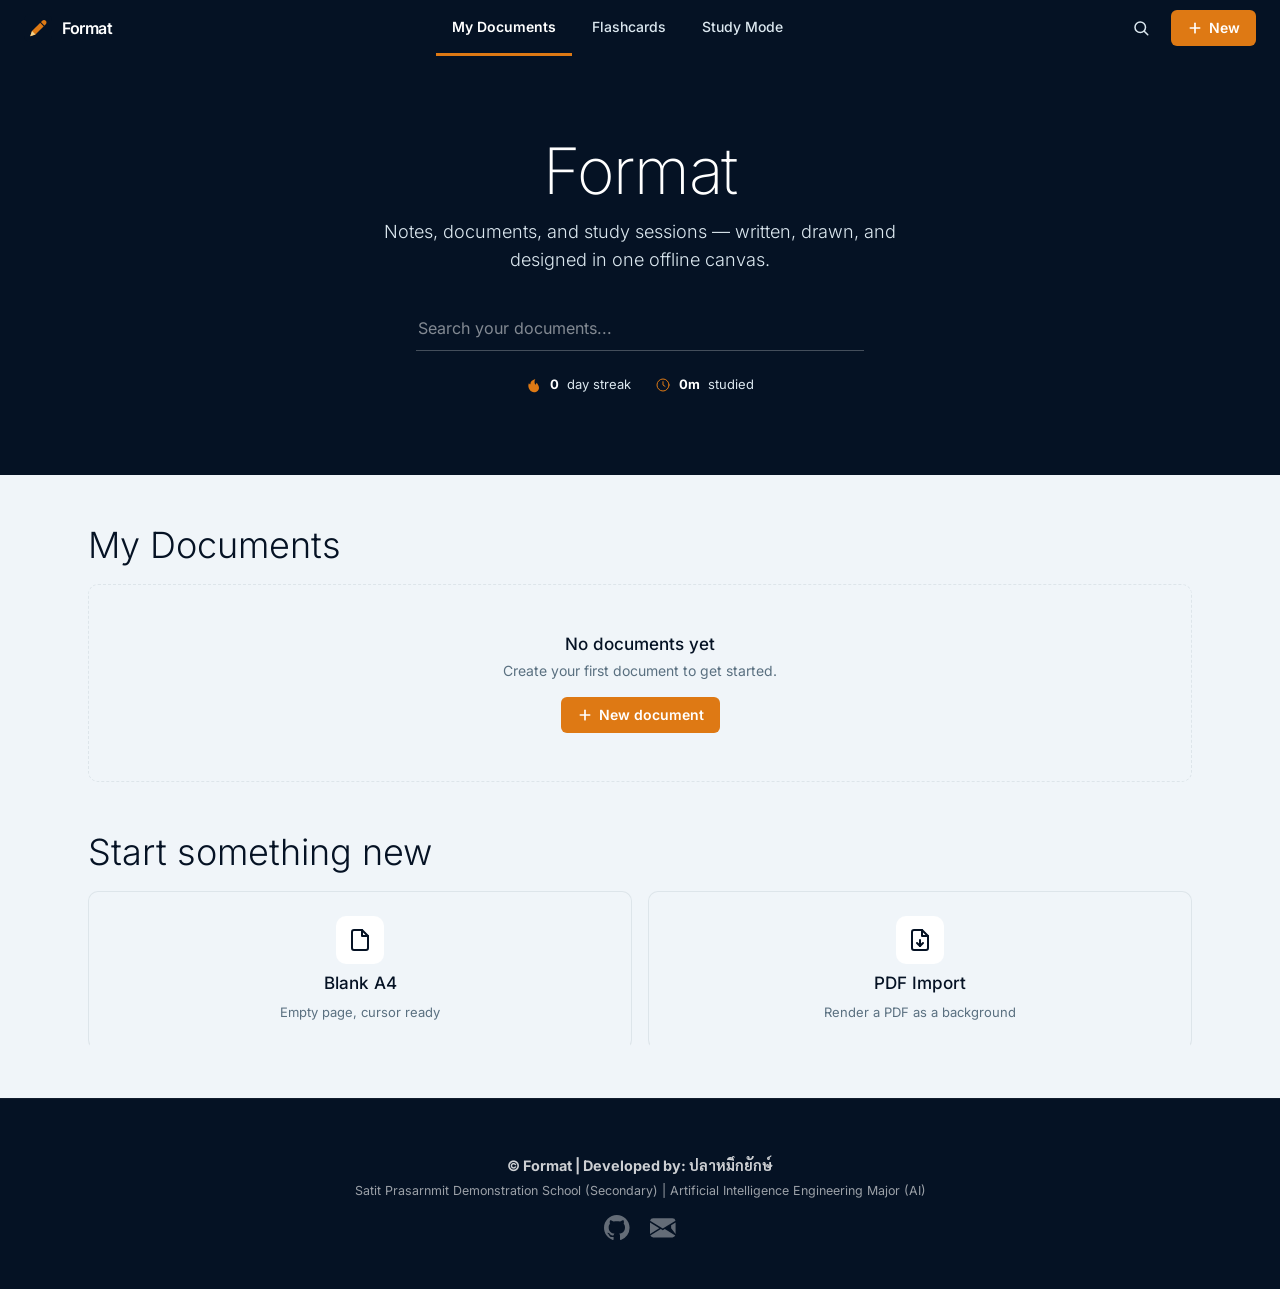
==== index.html @ 32b166a3 "Add NoteForge/Format PWA Co-Authored-By: Claude Opus 4.8 <noreply@anthropic.com>" ====
<!DOCTYPE html>
<html lang="en">

<head>
  <meta charset="UTF-8">
  <meta name="viewport" content="width=device-width, initial-scale=1.0">
  <meta name="theme-color" content="#051224">
  <meta name="description" content="Format — a fully offline, local-first document and note-taking app.">
  <title>Format</title>

  <link rel="manifest" href="manifest.json">
  <link rel="icon" type="image/svg+xml" href="assets/icons/logo.svg">
  <link rel="apple-touch-icon" href="assets/icons/apple-touch.png">

  <link rel="stylesheet" href="lib/tailwind.css">
  <link rel="stylesheet" href="lib/katex.min.css">
  <link rel="stylesheet" href="css/main.css">
  <link rel="stylesheet" href="css/nav.css">
  <link rel="stylesheet" href="css/home.css">
  <link rel="stylesheet" href="css/editor.css">
  <link rel="stylesheet" href="css/study.css">
  <link rel="stylesheet" href="css/modals.css">
  <link rel="stylesheet" href="css/responsive.css">
</head>

<body class="min-h-screen bg-navy-50 text-navy-800">

  <!-- Top navigation -->
  <header class="sticky top-0 z-50 flex h-14 items-center justify-between gap-6 bg-navy-800 px-6 text-white">
    <div class="flex items-center gap-2.5">
      <img src="assets/icons/logo.svg" alt="" class="h-7 w-7 rounded-md">
      <span class="text-base font-semibold tracking-tight">Format</span>
    </div>

    <nav class="hidden h-full items-center gap-1 md:flex">
      <a href="#home" data-view="home" class="topnav__link is-active">My Documents</a>
      <a href="#flashcards" data-view="flashcards" class="topnav__link">Flashcards</a>
      <a href="#study" data-view="study" class="topnav__link">Study Mode</a>
    </nav>

    <div class="flex items-center gap-3">
      <button type="button"
        class="inline-flex h-9 w-9 items-center justify-center rounded-md text-navy-100 transition-colors hover:bg-white/10 hover:text-white"
        aria-label="Search">
        <svg xmlns="http://www.w3.org/2000/svg" viewBox="0 0 24 24" fill="none" stroke="currentColor" stroke-width="2"
          stroke-linecap="round" stroke-linejoin="round" class="h-[18px] w-[18px]">
          <circle cx="11" cy="11" r="7" />
          <line x1="21" y1="21" x2="16.65" y2="16.65" />
        </svg>
      </button>
      <button type="button" data-action="new-doc"
        class="inline-flex items-center gap-1.5 rounded-md bg-amber px-4 py-2 text-sm font-semibold text-white transition-colors hover:bg-amber-hover">
        <svg xmlns="http://www.w3.org/2000/svg" viewBox="0 0 24 24" fill="none" stroke="currentColor" stroke-width="2.5"
          stroke-linecap="round" stroke-linejoin="round" class="h-4 w-4">
          <line x1="12" y1="5" x2="12" y2="19" />
          <line x1="5" y1="12" x2="19" y2="12" />
        </svg>
        New
      </button>
    </div>
  </header>

  <main>
    <!-- Home view -->
    <section id="view-home" class="view">
      <div class="bg-navy-800 px-6 py-16 text-center text-white sm:py-20">
        <h1 class="text-display">Format</h1>
        <p class="mx-auto mt-3 max-w-xl text-base font-light text-navy-100 sm:text-lg">
          Notes, documents, and study sessions — written, drawn, and designed in one offline canvas.
        </p>
        <div class="mx-auto mt-8 max-w-md">
          <input type="search" placeholder="Search your documents..." class="hero-search"
            aria-label="Search your documents">
        </div>
        <div class="hero-stats" id="hero-stats">
          <span class="hero-stat">
            <span class="hero-stat__icon">
              <svg xmlns="http://www.w3.org/2000/svg" viewBox="0 0 24 24" fill="currentColor">
                <path
                  d="M12 23c4.5 0 7.5-3 7.5-6.75 0-3.5-2.25-5.5-3.5-7.75-.5 1.5-1.5 2.5-2.25 3-1-3-1.5-5.5.25-8.5C9 4.5 6.5 7 6.5 11c-1 0-1.75-.75-2-2-.75 1.5-1 3-1 4.25C3.5 17.25 7 23 12 23z" />
              </svg>
            </span>
            <span class="hero-stat__value" id="hero-stat-streak">0</span>
            <span class="hero-stat__label">day streak</span>
          </span>
          <span class="hero-stat">
            <span class="hero-stat__icon">
              <svg xmlns="http://www.w3.org/2000/svg" viewBox="0 0 24 24" fill="none" stroke="currentColor"
                stroke-width="1.5" stroke-linecap="round" stroke-linejoin="round">
                <circle cx="12" cy="12" r="9" />
                <path d="M12 7v5l3 2" />
              </svg>
            </span>
            <span class="hero-stat__value" id="hero-stat-total">0m</span>
            <span class="hero-stat__label">studied</span>
          </span>
        </div>
      </div>

      <div class="mx-auto max-w-6xl px-6 py-12">
        <section class="mb-12">
          <h2 class="text-heading mb-4 text-navy-800">My Documents</h2>

          <div id="doc-empty-state" class="empty-state hidden">
            <p class="text-card-title text-navy-800">No documents yet</p>
            <p class="mt-1 text-sm text-muted">Create your first document to get started.</p>
            <button type="button" data-action="new-doc"
              class="mt-4 inline-flex items-center gap-1.5 rounded-md bg-amber px-4 py-2 text-sm font-semibold text-white transition-colors hover:bg-amber-hover">
              <svg xmlns="http://www.w3.org/2000/svg" viewBox="0 0 24 24" fill="none" stroke="currentColor"
                stroke-width="2.5" stroke-linecap="round" stroke-linejoin="round" class="h-4 w-4">
                <line x1="12" y1="5" x2="12" y2="19" />
                <line x1="5" y1="12" x2="19" y2="12" />
              </svg>
              New document
            </button>
          </div>

          <p id="doc-no-results" class="hidden text-sm text-muted">No documents match your search.</p>

          <div id="doc-grid" class="doc-grid"></div>
        </section>

        <section id="review-queue" class="review-queue-section mb-12 hidden"></section>

        <section id="templates">
          <h2 class="text-heading mb-4 text-navy-800">Start something new</h2>
          <div class="template-grid">
            <button type="button" class="template-card" data-template="blank">
              <span class="template-card__icon">
                <svg xmlns="http://www.w3.org/2000/svg" viewBox="0 0 24 24" fill="none" stroke="currentColor"
                  stroke-width="2" stroke-linecap="round" stroke-linejoin="round" class="h-6 w-6">
                  <path d="M14 2H6a2 2 0 0 0-2 2v16a2 2 0 0 0 2 2h12a2 2 0 0 0 2-2V8z" />
                  <path d="M14 2v6h6" />
                </svg>
              </span>
              <span class="text-card-title text-navy-800">Blank A4</span>
              <span class="template-card__desc">Empty page, cursor ready</span>
            </button>

            <button type="button" class="template-card" data-template="pdf">
              <span class="template-card__icon">
                <svg xmlns="http://www.w3.org/2000/svg" viewBox="0 0 24 24" fill="none" stroke="currentColor"
                  stroke-width="2" stroke-linecap="round" stroke-linejoin="round" class="h-6 w-6">
                  <path d="M14 2H6a2 2 0 0 0-2 2v16a2 2 0 0 0 2 2h12a2 2 0 0 0 2-2V8z" />
                  <path d="M14 2v6h6" />
                  <path d="M12 18v-6" />
                  <path d="m9 15 3 3 3-3" />
                </svg>
              </span>
              <span class="text-card-title text-navy-800">PDF Import</span>
              <span class="template-card__desc">Render a PDF as a background</span>
            </button>
          </div>
        </section>
      </div>

      <footer class="home-footer">
        <div class="container text-center mx-auto max-w-6xl px-6">
          <p class="footer-copy">&copy; Format | Developed by: ปลาหมึกยักษ์</p>
          <p class="footer-school">Satit Prasarnmit Demonstration School (Secondary) | Artificial Intelligence
            Engineering Major (AI)
          </p>
          <div class="footer-socials mt-3">
            <a href="https://github.com/Ray0737" target="_blank" class="footer-social-link" title="GitHub: Ray0737">
              <svg xmlns="http://www.w3.org/2000/svg" width="1em" height="1em" viewBox="0 0 16 16" fill="currentColor">
                <path
                  d="M8 0C3.58 0 0 3.58 0 8c0 3.54 2.29 6.53 5.47 7.59.4.07.55-.17.55-.38 0-.19-.01-.82-.01-1.49-2.01.37-2.53-.49-2.69-.94-.09-.23-.48-.94-.82-1.13-.28-.15-.68-.52-.01-.53.63-.01 1.08.58 1.23.82.72 1.21 1.87.87 2.33.66.07-.52.28-.87.51-1.07-1.78-.2-3.64-.89-3.64-3.95 0-.87.31-1.59.82-2.15-.08-.2-.36-1.02.08-2.12 0 0 .67-.21 2.2.82.64-.18 1.32-.27 2-.27.68 0 1.36.09 2 .27 1.53-1.04 2.2-.82 2.2-.82.44 1.1.16 1.92.08 2.12.51.56.82 1.27.82 2.15 0 3.07-1.87 3.75-3.65 3.95.29.25.54.73.54 1.48 0 1.07-.01 1.93-.01 2.2 0 .21.15.46.55.38A8.012 8.012 0 0 0 16 8c0-4.42-3.58-8-8-8z" />
              </svg>
            </a>
            <a href="mailto:raphee.rattanmanoonporn@gmail.com" class="footer-social-link" title="Email">
              <svg xmlns="http://www.w3.org/2000/svg" width="1em" height="1em" viewBox="0 0 16 16" fill="currentColor">
                <path
                  d="M.05 3.555A2 2 0 0 1 2 2h12a2 2 0 0 1 1.95 1.555L8 8.414.05 3.555ZM0 4.697v7.104l5.803-3.558L0 4.697ZM6.761 8.83l-6.57 4.027A2 2 0 0 0 2 14h12a2 2 0 0 0 1.808-1.144l-6.57-4.027L8 9.586l-.239-.156Zm6.436-.562L16 11.801V4.697l-2.803 1.718Z" />
              </svg>
            </a>
          </div>
        </div>
      </footer>
    </section>

    <!-- Editor view -->
    <section id="view-editor" class="view hidden">
      <header class="editor-topbar">
        <div class="editor-topbar__left">
          <button type="button" class="editor-back" data-action="editor-back">
            <span class="flex h-4 w-4">
              <svg xmlns="http://www.w3.org/2000/svg" viewBox="0 0 24 24" fill="none" stroke="currentColor"
                stroke-width="2" stroke-linecap="round" stroke-linejoin="round">
                <line x1="19" y1="12" x2="5" y2="12" />
                <polyline points="12 19 5 12 12 5" />
              </svg>
            </span>
            Format
          </button>
          <span class="editor-topbar__sep">/</span>
          <input type="text" id="editor-title" class="editor-title-input" value="Untitled" aria-label="Document title"
            autocomplete="off">
        </div>

        <div class="editor-topbar__center">
          <span id="editor-save-status" class="editor-save-status">Saved</span>
        </div>

        <div class="editor-topbar__right">
          <button type="button" class="editor-btn" data-action="toggle-ink" title="Toggle pen / draw mode">
            <span class="flex h-4 w-4">
              <svg xmlns="http://www.w3.org/2000/svg" viewBox="0 0 24 24" fill="none" stroke="currentColor"
                stroke-width="2" stroke-linecap="round" stroke-linejoin="round">
                <path d="M12 19l7-7 3 3-7 7-3-3z" /><path d="M18 13l-1.5-7.5L2 2l3.5 14.5L13 18l5-5z" /><path d="M2 2l7.586 7.586" /><circle cx="11" cy="11" r="2" />
              </svg>
            </span>
            Draw
          </button>
          <button type="button" class="editor-btn" data-action="editor-study">Study Mode</button>
          <button type="button" class="editor-btn" data-action="editor-export">Export</button>
          <button type="button" class="editor-btn editor-btn--primary" data-action="editor-save">Save</button>
        </div>
      </header>

      <div class="editor-toolbar-bar">
        <div class="editor-toolbar" id="editor-toolbar"></div>
      </div>

      <div class="editor-canvas" id="editor-canvas"></div>

      <div class="editor-zoom" id="editor-zoom">
        <button type="button" class="editor-zoom__btn" data-action="zoom-out" title="Zoom out"
          aria-label="Zoom out">&minus;</button>
        <span class="editor-zoom__level" id="editor-zoom-level">100%</span>
        <button type="button" class="editor-zoom__btn" data-action="zoom-in" title="Zoom in"
          aria-label="Zoom in">+</button>
      </div>
    </section>

    <!-- Flashcards view (standalone decks, not document-based) -->
    <section id="view-flashcards" class="view hidden">
      <div class="bg-navy-800 px-6 py-14 text-center text-white sm:py-16">
        <h1 class="text-display">Flashcards</h1>
        <p class="mx-auto mt-3 max-w-xl text-base font-light text-navy-100 sm:text-lg">
          Standalone decks with spaced-repetition review — separate from your documents.
        </p>
      </div>
      <div class="mx-auto max-w-6xl px-6 py-12" id="flashcards-stage"></div>
    </section>

    <!-- Study mode view -->
    <section id="view-study" class="view hidden study-view">
      <a href="#home" data-view="home" class="study-home-link">
        <svg xmlns="http://www.w3.org/2000/svg" viewBox="0 0 24 24" fill="none" stroke="currentColor" stroke-width="2" stroke-linecap="round" stroke-linejoin="round"><line x1="19" y1="12" x2="5" y2="12"/><polyline points="12 19 5 12 12 5"/></svg>
        <span>Return to home</span>
      </a>
      <div class="study-stage" id="study-stage"></div>
    </section>
  </main>

  <!-- Floating control panel for selected doc elements (images, shapes) -->
  <div class="element-panel" id="element-panel"></div>

  <!-- New document modal -->
  <div id="new-doc-modal" class="modal-overlay hidden" role="dialog" aria-modal="true"
    aria-labelledby="new-doc-heading">
    <div class="modal">
      <div class="modal__header">
        <h2 id="new-doc-heading" class="text-card-title text-navy-800">New document</h2>
        <button type="button" class="modal__close" data-action="close-modal" aria-label="Close">&times;</button>
      </div>
      <div class="modal__body">
        <div class="modal__type-grid" id="new-doc-types"></div>
        <div>
          <label class="modal__label" for="new-doc-name">Document name</label>
          <input type="text" id="new-doc-name" class="modal__input mt-1.5 w-full" placeholder="Untitled"
            autocomplete="off">
        </div>
      </div>
      <div class="modal__footer">
        <button type="button" class="modal__btn modal__btn--secondary" data-action="close-modal">Cancel</button>
        <button type="button" id="new-doc-create" class="modal__btn modal__btn--primary">Create</button>
      </div>
    </div>
  </div>

  <!-- Export chooser modal -->
  <div id="export-modal" class="modal-overlay hidden" role="dialog" aria-modal="true" aria-labelledby="export-heading">
    <div class="modal modal--sm">
      <div class="modal__header">
        <h2 id="export-heading" class="text-card-title text-navy-800">Export document</h2>
        <button type="button" class="modal__close" data-action="export-close" aria-label="Close">&times;</button>
      </div>
      <div class="modal__body">
        <button type="button" class="export-option" data-export="print">
          <span class="export-option__title">Print / Save as PDF</span>
          <span class="export-option__desc">Use the browser print dialog (vector text, best quality)</span>
        </button>
        <button type="button" class="export-option" data-export="pdf">
          <span class="export-option__title">Download PDF</span>
          <span class="export-option__desc">Render each page to an A4 PDF file (includes ink)</span>
        </button>
        <button type="button" class="export-option" data-export="png">
          <span class="export-option__title">Download PNG</span>
          <span class="export-option__desc">One image per page (includes ink)</span>
        </button>
      </div>
    </div>
  </div>

  <!-- Equation editor modal (Phase 13) -->
  <div id="equation-modal" class="modal-overlay hidden" role="dialog" aria-modal="true"
    aria-labelledby="equation-heading">
    <div class="modal">
      <div class="modal__header">
        <h2 id="equation-heading" class="text-card-title text-navy-800">Insert equation</h2>
        <button type="button" class="modal__close" data-action="equation-close" aria-label="Close">&times;</button>
      </div>
      <div class="modal__body">
        <div class="equation-preview" id="equation-preview">
          <span class="equation-empty">Preview appears here</span>
        </div>
        <div>
          <label class="modal__label" for="equation-input">LaTeX</label>
          <textarea id="equation-input" class="equation-input mt-1.5" rows="3"
            placeholder="e.g.  \frac{-b \pm \sqrt{b^2-4ac}}{2a}" autocomplete="off" spellcheck="false"></textarea>
          <p class="equation-error" id="equation-error"></p>
        </div>
      </div>
      <div class="modal__footer">
        <button type="button" class="modal__btn modal__btn--secondary" data-action="equation-close">Cancel</button>
        <button type="button" class="modal__btn modal__btn--primary" data-action="equation-insert">Insert</button>
      </div>
    </div>
  </div>

  <!-- Keyboard shortcuts overlay (Phase 12) -->
  <div id="shortcuts-modal" class="modal-overlay hidden" role="dialog" aria-modal="true"
    aria-labelledby="shortcuts-heading">
    <div class="modal">
      <div class="modal__header">
        <h2 id="shortcuts-heading" class="text-card-title text-navy-800">Keyboard shortcuts</h2>
        <button type="button" class="modal__close" data-action="shortcuts-close" aria-label="Close">&times;</button>
      </div>
      <div class="modal__body">
        <div class="shortcuts-list" id="shortcuts-list"></div>
      </div>
    </div>
  </div>

  <!-- Toast notifications -->
  <div id="toast" class="toast" role="status" aria-live="polite"></div>

  <!-- Confirm dialog (replaces native confirm()) -->
  <div id="confirm-modal" class="modal-overlay hidden" role="alertdialog" aria-modal="true"
    aria-labelledby="confirm-heading">
    <div class="modal modal--sm">
      <div class="modal__header">
        <h2 id="confirm-heading" class="text-card-title text-navy-800">Confirm</h2>
        <button type="button" class="modal__close" data-action="confirm-cancel" aria-label="Close">&times;</button>
      </div>
      <div class="modal__body">
        <p class="modal__message" id="confirm-message"></p>
      </div>
      <div class="modal__footer">
        <button type="button" class="modal__btn modal__btn--secondary" data-action="confirm-cancel">Cancel</button>
        <button type="button" class="modal__btn modal__btn--danger" data-action="confirm-ok">Delete</button>
      </div>
    </div>
  </div>

  <script src="src/utils/date.js"></script>
  <script src="src/utils/dom.js"></script>
  <script src="src/utils/toast.js"></script>
  <script src="src/engine/templates.js"></script>
  <script src="src/engine/doc-store.js"></script>
  <script src="src/engine/editor-cmd.js"></script>
  <script src="src/engine/ink-canvas.js"></script>
  <script src="src/engine/export.js"></script>
  <script src="src/engine/equation.js"></script>
  <script src="src/engine/timer.js"></script>
  <script src="src/engine/study-stats.js"></script>
  <script src="src/engine/srs.js"></script>
  <script src="src/engine/deck-store.js"></script>
  <script src="src/components/doc-card.js"></script>
  <script src="src/components/modal.js"></script>
  <script src="src/components/confirm-dialog.js"></script>
  <script src="src/components/toolbar.js"></script>
  <script src="src/components/element-panel.js"></script>
  <script src="src/components/table-tools.js"></script>
  <script src="src/components/template-runtime.js"></script>
  <script src="src/components/shortcuts.js"></script>
  <script src="src/components/review.js"></script>
  <script src="src/components/flight-display.js"></script>
  <script src="src/views/home.js"></script>
  <script src="src/views/editor.js"></script>
  <script src="src/views/study.js"></script>
  <script src="src/views/flashcards.js"></script>
  <script src="src/app.js"></script>
</body>

</html>
---- css/main.css ----
/* Format — base styles, fonts, typography scale */

/* Inter — self-hosted, no CDN */
@font-face {
  font-family: "Inter";
  font-style: normal;
  font-weight: 200;
  font-display: swap;
  src: url("../assets/fonts/inter/inter-200.woff2") format("woff2");
}
@font-face {
  font-family: "Inter";
  font-style: normal;
  font-weight: 300;
  font-display: swap;
  src: url("../assets/fonts/inter/inter-300.woff2") format("woff2");
}
@font-face {
  font-family: "Inter";
  font-style: normal;
  font-weight: 400;
  font-display: swap;
  src: url("../assets/fonts/inter/inter-400.woff2") format("woff2");
}
@font-face {
  font-family: "Inter";
  font-style: normal;
  font-weight: 500;
  font-display: swap;
  src: url("../assets/fonts/inter/inter-500.woff2") format("woff2");
}
@font-face {
  font-family: "Inter";
  font-style: normal;
  font-weight: 600;
  font-display: swap;
  src: url("../assets/fonts/inter/inter-600.woff2") format("woff2");
}
@font-face {
  font-family: "Inter";
  font-style: normal;
  font-weight: 700;
  font-display: swap;
  src: url("../assets/fonts/inter/inter-700.woff2") format("woff2");
}

/* Sarabun — self-hosted, Thai-script subset only (Latin/numbers fall back
   to Inter via unicode-range, which Google Fonts already restricts this
   subset to). */
@font-face {
  font-family: "Sarabun";
  font-style: normal;
  font-weight: 400;
  font-display: swap;
  src: url("../assets/fonts/sarabun/sarabun-400.woff2") format("woff2");
  unicode-range: U+02D7, U+0303, U+0331, U+0E01-0E5B, U+200C-200D, U+25CC;
}
@font-face {
  font-family: "Sarabun";
  font-style: normal;
  font-weight: 600;
  font-display: swap;
  src: url("../assets/fonts/sarabun/sarabun-600.woff2") format("woff2");
  unicode-range: U+02D7, U+0303, U+0331, U+0E01-0E5B, U+200C-200D, U+25CC;
}
@font-face {
  font-family: "Sarabun";
  font-style: normal;
  font-weight: 700;
  font-display: swap;
  src: url("../assets/fonts/sarabun/sarabun-700.woff2") format("woff2");
  unicode-range: U+02D7, U+0303, U+0331, U+0E01-0E5B, U+200C-200D, U+25CC;
}

/* Typography scale — see README "Design Language > Typography" */
.text-display {
  font-weight: 200;
  font-size: clamp(2.75rem, 6vw, 4rem);
  line-height: 1.1;
  letter-spacing: -0.02em;
}

.text-heading {
  font-weight: 300;
  font-size: clamp(1.75rem, 4vw, 2.25rem);
  line-height: 1.25;
}

.text-card-title {
  font-weight: 500;
  font-size: 1.0625rem;
  line-height: 1.4;
}

.text-label {
  font-weight: 600;
  font-size: 0.8125rem;
  letter-spacing: 0.06em;
  text-transform: uppercase;
}

.text-iata {
  font-weight: 700;
  font-size: clamp(3.5rem, 8vw, 4.5rem);
  letter-spacing: 0.08em;
  line-height: 1;
}

/* Hero search — underline style, white text on navy */
.hero-search {
  width: 100%;
  border: none;
  border-bottom: 1px solid rgb(255 255 255 / 0.25);
  background: transparent;
  color: var(--color-white);
  font-size: 1rem;
  padding: 10px 2px;
  outline: none;
  transition: border-color 0.15s ease;
}

.hero-search::placeholder {
  color: rgb(255 255 255 / 0.5);
}

.hero-search:focus {
  border-bottom-color: var(--color-amber);
}

.hero-search::-webkit-search-cancel-button {
  -webkit-appearance: none;
  appearance: none;
  height: 14px;
  width: 14px;
  background-image: url("data:image/svg+xml;utf8,%3Csvg xmlns='http://www.w3.org/2000/svg' viewBox='0 0 24 24' fill='none' stroke='white' stroke-width='2.5' stroke-linecap='round' stroke-linejoin='round'%3E%3Cline x1='18' y1='6' x2='6' y2='18'%3E%3C/line%3E%3Cline x1='6' y1='6' x2='18' y2='18'%3E%3C/line%3E%3C/svg%3E");
  background-size: contain;
  background-repeat: no-repeat;
  cursor: pointer;
  transition: transform 0.2s cubic-bezier(0.4, 0, 0.2, 1), opacity 0.2s ease;
  opacity: 0.6;
}

.hero-search::-webkit-search-cancel-button:hover {
  background-image: url("data:image/svg+xml;utf8,%3Csvg xmlns='http://www.w3.org/2000/svg' viewBox='0 0 24 24' fill='none' stroke='%23ffb000' stroke-width='2.5' stroke-linecap='round' stroke-linejoin='round'%3E%3Cline x1='18' y1='6' x2='6' y2='18'%3E%3C/line%3E%3Cline x1='6' y1='6' x2='18' y2='18'%3E%3C/line%3E%3C/svg%3E");
  transform: scale(1.15);
  opacity: 1;
}
---- css/nav.css ----
/* Format — top navigation */

.topnav__link {
  display: flex;
  align-items: center;
  height: 100%;
  padding: 0 16px;
  font-size: 0.875rem;
  font-weight: 500;
  color: var(--color-navy-100);
  border-bottom: 3px solid transparent;
  white-space: nowrap;
  transition: color 0.15s ease, border-color 0.15s ease;
}

.topnav__link:hover {
  color: var(--color-white);
}

.topnav__link.is-active {
  color: var(--color-white);
  font-weight: 600;
  border-bottom-color: var(--color-amber);
}
---- css/home.css ----
/* Format — home view: doc card grid, template grid, search */

/* Hero stats — daily streak + cumulative study time */
.hero-stats {
  display: flex;
  align-items: center;
  justify-content: center;
  flex-wrap: wrap;
  gap: 24px;
  margin-top: 24px;
}

.hero-stat {
  display: inline-flex;
  align-items: center;
  gap: 8px;
  font-size: 0.8125rem;
  color: var(--color-navy-100);
}

.hero-stat__icon {
  display: flex;
  color: var(--color-amber);
}

.hero-stat__icon svg {
  width: 16px;
  height: 16px;
}

.hero-stat__value {
  font-weight: 700;
  color: var(--color-white);
}

.doc-grid {
  display: grid;
  grid-template-columns: repeat(auto-fit, minmax(200px, 1fr));
  gap: 16px;
}

/* Tailwind's `.hidden` utility lives in the `utilities` cascade layer, which
   loses to these unlayered `display` rules at equal specificity. Override
   with a more specific unlayered selector so JS-toggled `.hidden` works. */
#doc-grid.hidden,
#doc-empty-state.hidden {
  display: none;
}

.template-grid {
  display: grid;
  grid-template-columns: repeat(auto-fit, minmax(160px, 1fr));
  gap: 16px;
}

.template-card {
  display: flex;
  flex-direction: column;
  align-items: center;
  gap: 8px;
  padding: 24px 16px;
  text-align: center;
  background: var(--color-navy-50);
  border: 1px solid var(--color-border);
  border-bottom: 3px solid transparent;
  border-radius: 10px;
  transition: border-color 0.15s ease;
}

.template-card:hover {
  border-bottom-color: var(--color-amber);
}

.template-card__icon {
  display: flex;
  align-items: center;
  justify-content: center;
  width: 48px;
  height: 48px;
  border-radius: 10px;
  background: var(--color-white);
  color: var(--color-navy-800);
}

.template-card__desc {
  font-size: 0.8125rem;
  color: var(--color-muted);
}

.doc-card__delete svg,
.doc-card__duplicate svg {
  width: 15px;
  height: 15px;
}

.empty-state {
  display: flex;
  flex-direction: column;
  align-items: center;
  text-align: center;
  padding: 48px 24px;
  border: 1px dashed var(--color-border);
  border-radius: 10px;
}

/* Footer styles (matching website eduhub / NSC prototype 04) */
.home-footer {
  background: var(--color-navy-800, #051224);
  color: #FFFFFF;
  border-top: 1px solid rgba(255, 255, 255, 0.05);
  padding: 3.5rem 1.5rem 3rem 1.5rem;
  text-align: center;
  display: flex;
  flex-direction: column;
  align-items: center;
  justify-content: center;
}

.footer-copy {
  font-weight: 700;
  font-size: 0.9rem;
  opacity: 0.8;
  margin-bottom: 5px;
}

.footer-school {
  font-size: 0.78rem;
  opacity: 0.6;
  margin-bottom: 15px;
  line-height: 1.5;
}

.footer-socials {
  display: flex;
  justify-content: center;
  gap: 20px;
}

.footer-social-link {
  color: rgba(255, 255, 255, 0.38);
  font-size: 1.6rem;
  transition: color 0.2s ease, transform 0.2s ease;
  display: inline-flex;
  align-items: center;
  justify-content: center;
  text-decoration: none;
}

.footer-social-link:hover {
  color: #FFFFFF;
  transform: translateY(-3px);
}
/* ── Due-for-review queue (Phase 14) ───────────────────────────────── */
.review-queue-section.hidden {
  display: none;
}

.review-queue-grid {
  display: grid;
  grid-template-columns: repeat(auto-fill, minmax(220px, 1fr));
  gap: 16px;
}

.review-queue-card {
  display: flex;
  flex-direction: column;
  gap: 6px;
  padding: 18px;
  border: 1px solid var(--color-border);
  border-radius: 12px;
  background: var(--color-white);
  border-left: 4px solid var(--color-amber);
}

.review-queue-card__top {
  display: flex;
  align-items: center;
  justify-content: space-between;
}

.review-queue-card__icon {
  display: flex;
  width: 24px;
  height: 24px;
  color: var(--color-navy-800);
}

.review-queue-card__count {
  display: inline-flex;
  align-items: center;
  justify-content: center;
  min-width: 26px;
  height: 26px;
  padding: 0 8px;
  border-radius: 999px;
  background: var(--color-amber);
  color: #fff;
  font-size: 0.8125rem;
  font-weight: 700;
}

.review-queue-card__title {
  font-size: 1rem;
  font-weight: 600;
  color: var(--color-navy-800);
  white-space: nowrap;
  overflow: hidden;
  text-overflow: ellipsis;
}

.review-queue-card__meta {
  font-size: 0.8125rem;
  color: var(--color-muted);
}

.review-queue-card__btn {
  margin-top: 8px;
  padding: 9px;
  border: none;
  border-radius: 8px;
  background: var(--color-amber);
  color: #fff;
  font-size: 0.875rem;
  font-weight: 600;
  font-family: inherit;
  cursor: pointer;
  transition: background-color 0.15s ease;
}

.review-queue-card__btn:hover {
  background: var(--color-amber-hover);
}

/* ── Flashcards view (standalone decks) ────────────────────────────── */
.fc-toolbar {
  display: flex;
  align-items: center;
  justify-content: space-between;
  gap: 16px;
  margin-bottom: 20px;
}

.fc-count {
  font-size: 0.8125rem;
  font-weight: 600;
  letter-spacing: 0.04em;
  text-transform: uppercase;
  color: var(--color-muted);
}

.fc-new-btn {
  display: inline-flex;
  align-items: center;
  gap: 6px;
  flex-shrink: 0;
  padding: 9px 16px;
  border: none;
  border-radius: 8px;
  background: var(--color-amber);
  color: #fff;
  font-size: 0.875rem;
  font-weight: 600;
  font-family: inherit;
  cursor: pointer;
  transition: background-color 0.15s ease;
}

.fc-new-btn:hover {
  background: var(--color-amber-hover);
}

.fc-new-btn__icon {
  display: flex;
  width: 16px;
  height: 16px;
}

.fc-deck-grid {
  display: grid;
  grid-template-columns: repeat(auto-fill, minmax(220px, 1fr));
  gap: 16px;
}

.fc-deck-card {
  position: relative;
  display: flex;
  flex-direction: column;
  gap: 6px;
  padding: 18px;
  border: 1px solid var(--color-border);
  border-radius: 12px;
  background: var(--color-white);
  border-left: 4px solid var(--color-amber);
  transition: box-shadow 0.15s ease;
}

.fc-deck-card:hover {
  box-shadow: 0 6px 20px rgb(5 18 36 / 0.1);
}

.fc-deck-card__open {
  position: absolute;
  inset: 0;
  z-index: 0;
  border: none;
  background: none;
  cursor: pointer;
}

.fc-deck-card__del {
  position: absolute;
  top: 8px;
  right: 8px;
  z-index: 1;
  display: flex;
  align-items: center;
  justify-content: center;
  width: 28px;
  height: 28px;
  border: none;
  background: none;
  border-radius: 6px;
  color: var(--color-muted);
  opacity: 0;
  cursor: pointer;
  transition: opacity 0.15s ease, background-color 0.15s ease, color 0.15s ease;
}

.fc-deck-card:hover .fc-deck-card__del {
  opacity: 1;
}

.fc-deck-card__del:hover {
  background: var(--color-navy-50);
  color: var(--color-danger);
}

.fc-deck-card__del svg {
  width: 16px;
  height: 16px;
}

.fc-deck-card__top {
  display: flex;
  align-items: center;
  justify-content: space-between;
}

.fc-deck-card__icon {
  display: flex;
  width: 26px;
  height: 26px;
  color: var(--color-navy-800);
}

.fc-deck-card__due {
  z-index: 1;
  display: inline-flex;
  align-items: center;
  padding: 2px 9px;
  border-radius: 999px;
  background: var(--color-amber);
  color: #fff;
  font-size: 0.75rem;
  font-weight: 700;
}

.fc-deck-card__name {
  position: relative;
  z-index: 1;
  pointer-events: none;
  font-size: 1.0625rem;
  font-weight: 600;
  color: var(--color-navy-800);
  white-space: nowrap;
  overflow: hidden;
  text-overflow: ellipsis;
}

.fc-deck-card__meta {
  position: relative;
  z-index: 1;
  pointer-events: none;
  font-size: 0.8125rem;
  color: var(--color-muted);
}

.fc-deck-card__review {
  position: relative;
  z-index: 1;
  margin-top: 10px;
  padding: 9px;
  border: 1px solid var(--color-border);
  border-radius: 8px;
  background: var(--color-white);
  font-size: 0.875rem;
  font-weight: 600;
  font-family: inherit;
  color: var(--color-navy-800);
  cursor: pointer;
  transition: background-color 0.15s ease, border-color 0.15s ease;
}

.fc-deck-card__review:hover {
  background: var(--color-amber);
  border-color: var(--color-amber);
  color: #fff;
}

.fc-deck-card--new {
  align-items: center;
  justify-content: center;
  gap: 8px;
  min-height: 150px;
  border: 1px dashed var(--color-border);
  border-left: 1px dashed var(--color-border);
  color: var(--color-muted);
  font-size: 0.875rem;
  font-weight: 500;
  cursor: pointer;
}

.fc-deck-card--new:hover {
  border-color: var(--color-amber);
  color: var(--color-amber);
}

.fc-deck-card__plus {
  display: flex;
  width: 28px;
  height: 28px;
}

/* Deck editor */
.fc-back {
  display: inline-flex;
  align-items: center;
  gap: 6px;
  margin-bottom: 18px;
  border: none;
  background: none;
  padding: 6px 8px;
  border-radius: 6px;
  font-size: 0.875rem;
  font-weight: 600;
  font-family: inherit;
  color: var(--color-navy-800);
  cursor: pointer;
  transition: background-color 0.15s ease;
}

.fc-back:hover {
  background: var(--color-navy-50);
}

.fc-back__icon {
  display: flex;
  width: 16px;
  height: 16px;
}

.fc-editor-head {
  display: flex;
  align-items: center;
  justify-content: space-between;
  gap: 16px;
  flex-wrap: wrap;
  margin-bottom: 6px;
}

.fc-editor-meta {
  margin-bottom: 18px;
  font-size: 0.8125rem;
  font-weight: 600;
  letter-spacing: 0.04em;
  text-transform: uppercase;
  color: var(--color-muted);
}

.fc-deck-name {
  flex: 1;
  min-width: 200px;
  border: none;
  border-bottom: 2px solid transparent;
  background: none;
  font-size: 1.5rem;
  font-weight: 600;
  color: var(--color-navy-800);
  font-family: inherit;
  padding: 4px 2px;
  transition: border-color 0.15s ease;
}

.fc-deck-name:hover {
  border-bottom-color: var(--color-border);
}

.fc-deck-name:focus {
  outline: none;
  border-bottom-color: var(--color-amber);
}

.fc-editor-actions {
  display: flex;
  gap: 8px;
}

.fc-btn {
  padding: 8px 14px;
  border: 1px solid var(--color-border);
  border-radius: 8px;
  background: var(--color-white);
  font-size: 0.8125rem;
  font-weight: 600;
  font-family: inherit;
  color: var(--color-navy-800);
  cursor: pointer;
  transition: background-color 0.15s ease, border-color 0.15s ease, color 0.15s ease;
}

.fc-btn:hover {
  background: var(--color-navy-50);
}

.fc-btn:disabled {
  opacity: 0.5;
  cursor: not-allowed;
}

.fc-btn--primary {
  background: var(--color-amber);
  border-color: var(--color-amber);
  color: #fff;
}

.fc-btn--primary:hover:not(:disabled) {
  background: var(--color-amber-hover);
  border-color: var(--color-amber-hover);
}

.fc-btn--danger:hover {
  background: rgb(192 57 43 / 0.1);
  border-color: var(--color-danger);
  color: var(--color-danger);
}

.fc-card-list {
  display: flex;
  flex-direction: column;
  gap: 12px;
}

.fc-card-row {
  display: grid;
  grid-template-columns: 28px 1fr 1fr 32px;
  align-items: start;
  gap: 12px;
  padding: 14px;
  border: 1px solid var(--color-border);
  border-radius: 10px;
  background: var(--color-white);
}

.fc-card-row__num {
  padding-top: 4px;
  font-size: 0.8125rem;
  font-weight: 700;
  color: var(--color-muted);
  text-align: center;
}

.fc-card-field-wrap {
  display: flex;
  flex-direction: column;
  gap: 4px;
}

.fc-card-field-label {
  font-size: 0.6875rem;
  font-weight: 700;
  letter-spacing: 0.06em;
  text-transform: uppercase;
  color: var(--color-muted);
}

.fc-card-field {
  width: 100%;
  padding: 8px 10px;
  border: 1px solid var(--color-border);
  border-radius: 8px;
  background: var(--color-white);
  font-size: 0.9rem;
  line-height: 1.5;
  font-family: inherit;
  color: var(--color-navy-800);
  resize: vertical;
  transition: border-color 0.15s ease, box-shadow 0.15s ease;
}

.fc-card-field:focus {
  outline: none;
  border-color: var(--color-amber);
  box-shadow: 0 0 0 3px var(--color-amber-light);
}

.fc-add-card {
  display: flex;
  align-items: center;
  justify-content: center;
  gap: 6px;
  width: 100%;
  margin-top: 12px;
  padding: 12px;
  border: 1px dashed var(--color-border);
  border-radius: 10px;
  background: none;
  font-size: 0.875rem;
  font-weight: 600;
  font-family: inherit;
  color: var(--color-muted);
  cursor: pointer;
  transition: border-color 0.15s ease, color 0.15s ease, background-color 0.15s ease;
}

.fc-add-card:hover {
  border-color: var(--color-amber);
  color: var(--color-amber);
  background: var(--color-amber-light);
}

.fc-add-card__icon {
  display: flex;
  width: 16px;
  height: 16px;
}

.fc-card-del {
  display: flex;
  align-items: center;
  justify-content: center;
  width: 32px;
  height: 32px;
  margin-top: 2px;
  border: none;
  background: none;
  border-radius: 6px;
  color: var(--color-muted);
  cursor: pointer;
  transition: background-color 0.15s ease, color 0.15s ease;
}

.fc-card-del:hover {
  background: rgb(192 57 43 / 0.1);
  color: var(--color-danger);
}

.fc-card-del svg {
  width: 16px;
  height: 16px;
}

.fc-empty {
  padding: 32px 0;
  text-align: center;
}

.fc-empty__title {
  font-size: 1.0625rem;
  font-weight: 600;
  color: var(--color-navy-800);
}

.fc-empty__sub {
  margin-top: 4px;
  font-size: 0.875rem;
  color: var(--color-muted);
}

@media (max-width: 640px) {
  .fc-card-row {
    grid-template-columns: 1fr;
  }
  .fc-card-row__num {
    display: none;
  }
}
---- css/editor.css ----
/* Format — editor view: top bar, A4 page canvas, ink overlay (Phase 4-5, 8) */

.editor-topbar {
  position: sticky;
  top: 56px; /* below the global nav header (h-14) */
  z-index: 40;
  display: flex;
  align-items: center;
  justify-content: space-between;
  gap: 16px;
  height: 52px;
  padding: 0 20px;
  background: var(--color-white);
  border-bottom: 1px solid var(--color-border);
}

.editor-topbar__left {
  display: flex;
  align-items: center;
  gap: 10px;
  min-width: 0;
}

.editor-back {
  display: flex;
  align-items: center;
  gap: 6px;
  border: none;
  background: none;
  padding: 6px 10px;
  border-radius: 6px;
  font-size: 0.875rem;
  font-weight: 600;
  color: var(--color-navy-800);
  cursor: pointer;
  transition: background-color 0.15s ease;
}

.editor-back:hover {
  background: var(--color-navy-50);
}

.editor-topbar__sep {
  color: var(--color-border);
}

.editor-title-input {
  border: none;
  border-bottom: 1px solid transparent;
  background: none;
  font-size: 0.9375rem;
  font-weight: 600;
  color: var(--color-navy-800);
  padding: 6px 4px;
  border-radius: 0;
  min-width: 80px;
  max-width: 320px;
  font-family: inherit;
  transition: border-color 0.15s ease;
}

.editor-title-input:hover {
  border-bottom-color: var(--color-border);
}

.editor-title-input:focus {
  border-bottom-color: var(--color-amber);
  outline: none;
}

.editor-save-status {
  font-size: 0.8125rem;
  font-weight: 500;
  color: var(--color-muted);
  white-space: nowrap;
}

.editor-save-status.is-unsaved {
  color: var(--color-amber);
}

.editor-topbar__right {
  display: flex;
  align-items: center;
  gap: 8px;
}

.editor-btn {
  display: inline-flex;
  align-items: center;
  gap: 6px;
  padding: 7px 14px;
  border-radius: 6px;
  border: 1px solid var(--color-border);
  background: var(--color-white);
  font-size: 0.8125rem;
  font-weight: 600;
  font-family: inherit;
  color: var(--color-navy-800);
  cursor: pointer;
  transition: background-color 0.15s ease, border-color 0.15s ease;
}

.editor-btn:hover {
  background: var(--color-navy-50);
}

.editor-btn:disabled {
  opacity: 0.5;
  cursor: not-allowed;
}

.editor-btn:disabled:hover {
  background: var(--color-white);
}

.editor-btn--primary {
  background: var(--color-amber);
  border-color: var(--color-amber);
  color: var(--color-white);
}

.editor-btn--primary:hover {
  background: var(--color-amber-hover);
  border-color: var(--color-amber-hover);
}

/* Floating toolbar (Phase 5) */
.editor-toolbar-bar {
  position: sticky;
  top: 108px; /* below global nav (56px) + editor topbar (52px) */
  z-index: 39;
  display: flex;
  justify-content: center;
  padding: 10px 16px;
  pointer-events: none;
}

.editor-toolbar {
  pointer-events: auto;
  position: relative;
  display: flex;
  align-items: center;
  flex-wrap: wrap;
  justify-content: center;
  gap: 2px;
  max-width: 100%;
  padding: 6px 8px;
  background: var(--color-navy-800);
  border-radius: 12px;
  box-shadow: 0 8px 24px rgb(5 18 36 / 0.25);
}

.toolbar-group {
  display: flex;
  align-items: center;
  gap: 2px;
}

.toolbar-divider {
  width: 1px;
  height: 22px;
  margin: 0 4px;
  background: rgb(255 255 255 / 0.12);
  flex-shrink: 0;
}

.toolbar-btn {
  display: inline-flex;
  align-items: center;
  justify-content: center;
  gap: 1px;
  min-width: 32px;
  height: 32px;
  padding: 0 6px;
  border: none;
  background: none;
  border-radius: 6px;
  color: var(--color-navy-100);
  font-size: 0.875rem;
  font-weight: 600;
  font-family: inherit;
  line-height: 1;
  cursor: pointer;
  transition: background-color 0.15s ease, color 0.15s ease;
}

.toolbar-btn:hover {
  background: rgb(255 255 255 / 0.08);
  color: var(--color-white);
}

.toolbar-btn.is-active {
  background: rgb(222 121 20 / 0.18);
  color: var(--color-amber);
  box-shadow: inset 0 -2px 0 var(--color-amber);
}

.toolbar-btn svg {
  width: 16px;
  height: 16px;
}

.toolbar-btn--color {
  flex-direction: column;
  justify-content: center;
  gap: 2px;
  padding-top: 4px;
}

.toolbar-color-bar {
  width: 16px;
  height: 3px;
  border-radius: 1px;
  background: var(--color-amber);
}

.toolbar-select {
  height: 32px;
  padding: 0 6px;
  border: 1px solid rgb(255 255 255 / 0.15);
  border-radius: 6px;
  background: var(--color-navy-700);
  color: var(--color-white);
  font-size: 0.8125rem;
  font-family: inherit;
  max-width: 140px;
}

.toolbar-fontsize {
  width: 42px;
  height: 32px;
  border: 1px solid rgb(255 255 255 / 0.15);
  border-radius: 6px;
  background: var(--color-navy-700);
  color: var(--color-white);
  font-size: 0.8125rem;
  font-family: inherit;
  text-align: center;
  -moz-appearance: textfield;
}

.toolbar-fontsize::-webkit-inner-spin-button,
.toolbar-fontsize::-webkit-outer-spin-button {
  -webkit-appearance: none;
  margin: 0;
}

/* Popovers (color pickers, table grid picker) */
.toolbar-popover {
  display: none;
  position: absolute;
  top: calc(100% + 8px);
  left: 50%;
  transform: translateX(-50%);
  z-index: 50;
  padding: 10px;
  background: var(--color-white);
  border-radius: 8px;
  box-shadow: 0 8px 24px rgb(5 18 36 / 0.25);
}

.toolbar-popover.is-open {
  display: block;
}

.toolbar-color-grid {
  display: grid;
  grid-template-columns: repeat(7, 22px);
  gap: 6px;
}

.toolbar-color-swatch {
  width: 22px;
  height: 22px;
  border-radius: 4px;
  border: 1px solid var(--color-border);
  cursor: pointer;
  padding: 0;
}

.toolbar-color-swatch.is-none {
  background-image: linear-gradient(45deg, transparent 45%, var(--color-danger) 45%, var(--color-danger) 55%, transparent 55%);
}

.toolbar-table-grid {
  display: grid;
  grid-template-columns: repeat(8, 18px);
  grid-template-rows: repeat(8, 18px);
  gap: 2px;
}

.toolbar-table-cell {
  width: 18px;
  height: 18px;
  border: 1px solid var(--color-border);
  background: var(--color-navy-50);
  border-radius: 2px;
}

.toolbar-table-cell.is-hover {
  background: var(--color-amber-light);
  border-color: var(--color-amber);
}

.toolbar-table-label {
  margin-top: 6px;
  font-size: 0.75rem;
  color: var(--color-muted);
  text-align: center;
}

.toolbar-popover--shapes {
  display: none;
  grid-template-columns: repeat(2, 36px);
  gap: 6px;
  padding: 8px;
}

.toolbar-popover--shapes.is-open {
  display: grid;
}

.toolbar-shape-option {
  display: flex;
  align-items: center;
  justify-content: center;
  width: 36px;
  height: 36px;
  border: 1px solid var(--color-border);
  border-radius: 6px;
  background: var(--color-navy-50);
  color: var(--color-navy-800);
  cursor: pointer;
}

.toolbar-shape-option:hover {
  background: var(--color-amber-light);
  border-color: var(--color-amber);
}

.toolbar-shape-option svg {
  width: 18px;
  height: 18px;
}

/* Tables inserted into A4 pages */
.a4-page table.doc-table {
  border-collapse: collapse;
  width: 100%;
  margin: 12px 0;
}

.a4-page table.doc-table td {
  border: 1px solid var(--color-border);
  padding: 6px 10px;
  min-width: 32px;
  height: 28px;
}

.a4-page img {
  max-width: 100%;
  height: auto;
}

/* Restore list markers stripped by Tailwind preflight (ol,ul{list-style:none}) */
.a4-page ul {
  list-style: disc;
  margin: 0.5em 0;
  padding-left: 1.75em;
}

.a4-page ol {
  list-style: decimal;
  margin: 0.5em 0;
  padding-left: 1.75em;
}

.a4-page ul ul,
.a4-page ol ul {
  list-style-type: circle;
}

.a4-page ul ul ul,
.a4-page ol ol ul,
.a4-page ul ol ul,
.a4-page ol ul ul {
  list-style-type: square;
}

.a4-page li {
  margin: 0.2em 0;
}

/* Floating doc elements (images, shapes) */
.doc-element {
  position: absolute;
  cursor: default;
}

.doc-element img {
  display: block;
  width: 100%;
  height: 100%;
  border-radius: 4px;
  -webkit-user-drag: none;
  user-select: none;
}

.doc-element.is-selected {
  outline: 2px solid var(--color-amber);
  outline-offset: 2px;
}

.doc-element.is-locked {
  outline: 2px dashed var(--color-muted);
  outline-offset: 2px;
}

.doc-element__handle {
  display: none;
  position: absolute;
  top: -14px;
  left: -14px;
  width: 28px;
  height: 28px;
  align-items: center;
  justify-content: center;
  background: var(--color-amber);
  color: var(--color-white);
  border-radius: 50%;
  cursor: grab;
  z-index: 1;
}

.doc-element__handle svg {
  width: 14px;
  height: 14px;
}

.doc-element.is-selected:not(.is-locked) .doc-element__handle {
  display: flex;
}

.doc-element__handle:active {
  cursor: grabbing;
}

/* Image resize handle (bottom-right corner) */
.doc-element__resize {
  display: none;
  position: absolute;
  right: -7px;
  bottom: -7px;
  width: 14px;
  height: 14px;
  background: var(--color-amber);
  border: 2px solid var(--color-white);
  border-radius: 50%;
  cursor: nwse-resize;
  z-index: 1;
}

.doc-element.is-selected:not(.is-locked) .doc-element__resize {
  display: block;
}

/* Floating shape elements */
.doc-element--shape svg {
  display: block;
  width: 100%;
  height: 100%;
}

/* Floating table elements */
.doc-element--table {
  background: var(--color-white);
}

.a4-page .doc-element--table table.doc-table {
  table-layout: fixed;
  border-collapse: collapse;
  width: auto;
  margin: 0;
}

.a4-page .doc-element--table table.doc-table td {
  position: relative;
  border: 1px solid var(--color-border);
  padding: 6px 10px;
  min-width: 24px;
}

.col-resizer,
.row-resizer {
  position: absolute;
  z-index: 2;
}

.col-resizer::after,
.row-resizer::after {
  content: "";
  display: block;
  background: var(--color-amber);
  opacity: 0;
  transition: opacity 0.15s ease;
}

.col-resizer {
  top: 0;
  right: -3px;
  width: 6px;
  height: 100%;
  cursor: col-resize;
}

.col-resizer::after {
  width: 2px;
  height: 100%;
  margin: 0 auto;
}

.row-resizer {
  left: 0;
  bottom: -3px;
  width: 100%;
  height: 6px;
  cursor: row-resize;
}

.row-resizer::after {
  width: 100%;
  height: 2px;
  margin: auto 0;
}

.col-resizer:hover::after,
.row-resizer:hover::after,
.doc-element--table.is-selected .col-resizer::after,
.doc-element--table.is-selected .row-resizer::after {
  opacity: 0.6;
}

.doc-element--table.is-locked .col-resizer,
.doc-element--table.is-locked .row-resizer {
  display: none;
}

/* Floating element control panel — Canva-style rounded pill */
.element-panel {
  display: none;
  position: fixed;
  z-index: 60;
  align-items: center;
  gap: 2px;
  padding: 6px 8px;
  background: #1f2024;
  border: 1px solid rgb(255 255 255 / 0.08);
  border-radius: 999px;
  box-shadow: 0 10px 30px rgb(0 0 0 / 0.35);
  transform: translateX(-50%);
}

.element-panel.is-open {
  display: flex;
}

.element-panel__sep {
  width: 1px;
  height: 22px;
  margin: 0 5px;
  background: rgb(255 255 255 / 0.14);
}

.element-panel__btn {
  display: inline-flex;
  align-items: center;
  justify-content: center;
  width: 38px;
  height: 38px;
  border: none;
  background: none;
  border-radius: 50%;
  color: rgb(255 255 255 / 0.85);
  cursor: pointer;
  transition: background-color 0.15s ease, color 0.15s ease;
}

.element-panel__btn:hover {
  background: rgb(255 255 255 / 0.12);
  color: #fff;
}

.element-panel__btn.is-active {
  background: rgb(222 121 20 / 0.22);
  color: var(--color-amber);
}

.element-panel__btn svg {
  width: 18px;
  height: 18px;
}

.element-panel__btn--danger:hover {
  background: rgb(192 57 43 / 0.25);
  color: #ff6b5a;
}

/* A4 page canvas */
.editor-canvas {
  min-height: calc(100vh - 168px);
  background: var(--color-navy-50);
  padding: 16px 16px 64px;
  display: flex;
  flex-direction: column;
  /* `safe center` keeps pages centered when they fit but falls back to the
     start edge when a zoomed-in A4 page is wider than the viewport, so the
     left side stays reachable via horizontal scroll. */
  align-items: safe center;
  gap: 32px;
  overflow-x: auto;
}

/* A4 standard: 210mm × 297mm = 794px × 1123px at 96 dpi. The page adder in
   editor.js (NOMINAL_PAGE_HEIGHT) uses the same 1123px height. */
.a4-page {
  position: relative;
  width: 794px;
  min-height: 1123px;
  background: var(--color-white);
  border-radius: 10px;
  box-shadow: 0 4px 16px rgb(5 18 36 / 0.08);
  padding: 48px;
  box-sizing: border-box;
  font-size: 1rem;
  line-height: 1.6;
  color: var(--color-navy-800);
  outline: none;
}

.a4-page.is-empty::before {
  content: attr(data-placeholder);
  position: absolute;
  color: var(--color-muted);
  pointer-events: none;
}

/* Floating zoom control */
.editor-zoom {
  position: fixed;
  right: 20px;
  bottom: 20px;
  z-index: 45;
  display: flex;
  align-items: center;
  gap: 4px;
  padding: 6px 8px;
  background: var(--color-navy-800);
  border-radius: 999px;
  box-shadow: 0 8px 24px rgb(5 18 36 / 0.25);
}

.editor-zoom__btn {
  display: inline-flex;
  align-items: center;
  justify-content: center;
  width: 28px;
  height: 28px;
  border: none;
  border-radius: 50%;
  background: none;
  color: var(--color-navy-100);
  font-size: 1.125rem;
  font-weight: 700;
  line-height: 1;
  cursor: pointer;
  transition: background-color 0.15s ease, color 0.15s ease;
}

.editor-zoom__btn:hover {
  background: rgb(255 255 255 / 0.08);
  color: var(--color-white);
}

.editor-zoom__level {
  min-width: 44px;
  text-align: center;
  font-size: 0.8125rem;
  font-weight: 600;
  color: var(--color-navy-100);
}

/* ── Ink overlay (Phase 8) ─────────────────────────────────────────── */
.ink-canvas {
  position: absolute;
  inset: 0;
  z-index: 5;
  pointer-events: none;
  touch-action: none;
}

/* In draw mode the canvas captures input and the page stops being editable */
.editor-canvas.ink-active .ink-canvas {
  pointer-events: auto;
  cursor: crosshair;
}

.editor-canvas.ink-active .a4-page {
  caret-color: transparent;
}

.editor-canvas.ink-active .a4-page.is-empty::before {
  display: none;
}

.editor-btn.is-active {
  background: var(--color-amber);
  border-color: var(--color-amber);
  color: var(--color-white);
}

/* Floating ink toolbar (appears in draw mode) */
.ink-toolbar {
  display: none;
  position: fixed;
  left: 50%;
  bottom: 20px;
  transform: translateX(-50%);
  z-index: 46;
  align-items: center;
  gap: 4px;
  padding: 6px 10px;
  background: var(--color-navy-800);
  border-radius: 999px;
  box-shadow: 0 8px 24px rgb(5 18 36 / 0.3);
}

.ink-toolbar.is-open {
  display: flex;
}

.ink-group {
  display: flex;
  align-items: center;
  gap: 2px;
}

.ink-divider {
  width: 1px;
  height: 22px;
  margin: 0 4px;
  background: rgb(255 255 255 / 0.14);
}

.ink-tool {
  display: inline-flex;
  align-items: center;
  justify-content: center;
  width: 34px;
  height: 34px;
  border: none;
  background: none;
  border-radius: 8px;
  color: var(--color-navy-100);
  cursor: pointer;
  transition: background-color 0.15s ease, color 0.15s ease;
}

.ink-tool:hover {
  background: rgb(255 255 255 / 0.08);
  color: var(--color-white);
}

.ink-tool.is-active {
  background: rgb(222 121 20 / 0.2);
  color: var(--color-amber);
}

.ink-tool svg {
  width: 18px;
  height: 18px;
}

.ink-swatch {
  width: 22px;
  height: 22px;
  border-radius: 50%;
  border: 2px solid transparent;
  cursor: pointer;
  padding: 0;
  transition: transform 0.12s ease;
}

.ink-swatch:hover {
  transform: scale(1.12);
}

.ink-swatch.is-active {
  border-color: var(--color-white);
  box-shadow: 0 0 0 2px var(--color-amber);
}

.ink-done {
  margin-left: 4px;
  padding: 6px 14px;
  border: none;
  border-radius: 999px;
  background: var(--color-amber);
  color: var(--color-white);
  font-size: 0.8125rem;
  font-weight: 600;
  font-family: inherit;
  cursor: pointer;
}

.ink-done:hover {
  background: var(--color-amber-hover);
}

/* ── Template content (Phase 9) ────────────────────────────────────── */

/* Plain template tables (Table Doc) */
.a4-page table {
  border-collapse: collapse;
  width: 100%;
  margin: 12px 0;
}

.a4-page table th,
.a4-page table td {
  border: 1px solid var(--color-border);
  padding: 6px 10px;
  min-width: 32px;
  text-align: left;
  vertical-align: top;
}

.a4-page table th {
  background: var(--color-navy-50);
  font-weight: 600;
}

/* To-Do lists */
.a4-page ul.todo-list {
  list-style: none;
  margin: 0.5em 0;
  padding-left: 0;
}

.todo-item {
  display: flex;
  align-items: flex-start;
  gap: 10px;
  margin: 0.35em 0;
}

.todo-item input[type="checkbox"] {
  margin-top: 0.35em;
  width: 16px;
  height: 16px;
  accent-color: var(--color-amber);
  flex-shrink: 0;
  cursor: pointer;
}

.todo-text {
  flex: 1;
  outline: none;
  min-height: 1.4em;
}

.todo-item.is-done .todo-text {
  text-decoration: line-through;
  color: var(--color-muted);
}

/* Flashcard deck */
.flashcard-deck {
  display: flex;
  flex-direction: column;
  align-items: center;
  gap: 16px;
  margin: 16px 0;
}

.flashcard-stack {
  position: relative;
  width: 100%;
  max-width: 460px;
  height: 260px;
}

.flashcard {
  display: none;
  position: absolute;
  inset: 0;
  perspective: 1200px;
  cursor: pointer;
}

.flashcard.is-current {
  display: block;
}

.flashcard__inner {
  position: relative;
  width: 100%;
  height: 100%;
  transition: transform 0.5s cubic-bezier(0.4, 0, 0.2, 1);
  transform-style: preserve-3d;
}

.flashcard.is-flipped .flashcard__inner {
  transform: rotateY(180deg);
}

.flashcard__face {
  position: absolute;
  inset: 0;
  display: flex;
  align-items: center;
  justify-content: center;
  padding: 28px;
  text-align: center;
  font-size: 1.25rem;
  line-height: 1.5;
  border-radius: 14px;
  border: 1px solid var(--color-border);
  background: var(--color-white);
  box-shadow: 0 6px 20px rgb(5 18 36 / 0.08);
  backface-visibility: hidden;
  outline: none;
  overflow: auto;
}

.flashcard__face--front {
  background: var(--color-white);
}

.flashcard__face--back {
  transform: rotateY(180deg);
  background: var(--color-navy-50);
}

.flashcard__face:empty::before {
  content: attr(data-placeholder);
  color: var(--color-muted);
}

.flashcard-controls {
  display: flex;
  align-items: center;
  gap: 8px;
}

.flashcard-controls__sep {
  width: 1px;
  height: 20px;
  background: var(--color-border);
  margin: 0 4px;
}

.flashcard-counter {
  font-size: 0.8125rem;
  font-weight: 600;
  color: var(--color-muted);
  min-width: 48px;
  text-align: center;
}

.flashcard-btn {
  padding: 6px 12px;
  border: 1px solid var(--color-border);
  border-radius: 8px;
  background: var(--color-white);
  font-size: 0.8125rem;
  font-weight: 600;
  font-family: inherit;
  color: var(--color-navy-800);
  cursor: pointer;
  transition: background-color 0.15s ease, border-color 0.15s ease, color 0.15s ease;
}

.flashcard-btn:hover {
  background: var(--color-navy-50);
  border-color: var(--color-amber);
}

.flashcard-btn--danger:hover {
  background: rgb(192 57 43 / 0.1);
  border-color: var(--color-danger);
  color: var(--color-danger);
}

.flashcard-btn--review {
  background: var(--color-amber);
  border-color: var(--color-amber);
  color: #fff;
}

.flashcard-btn--review:hover {
  background: var(--color-amber-hover);
  border-color: var(--color-amber-hover);
  color: #fff;
}

/* PDF import placeholder + rendered pages */
.pdf-import-placeholder {
  display: flex;
  flex-direction: column;
  align-items: center;
  justify-content: center;
  gap: 8px;
  min-height: 340px;
  padding: 48px;
  border: 2px dashed var(--color-border);
  border-radius: 16px;
  background: var(--color-white);
  text-align: center;
  color: var(--color-muted);
  cursor: pointer;
  transition: border-color 0.15s ease, background-color 0.15s ease;
}

.pdf-import-placeholder:hover {
  border-color: var(--color-amber);
  background: var(--color-amber-light);
}

/* The page that holds the upload box drops the A4 white-card chrome so the
   box itself is the focus. */
.a4-page:has(.pdf-import-placeholder) {
  width: 600px;
  min-height: 0;
  padding: 0;
  background: transparent;
  box-shadow: none;
  border-radius: 0;
}

.pdf-import-title {
  font-size: 1.0625rem;
  font-weight: 600;
  color: var(--color-navy-800);
}

.pdf-import-hint {
  font-size: 0.8125rem;
  max-width: 320px;
}

.pdf-import-btn {
  margin-top: 12px;
  padding: 9px 18px;
  border-radius: 8px;
  background: var(--color-amber);
  color: var(--color-white);
  font-size: 0.875rem;
  font-weight: 600;
  cursor: pointer;
  transition: background-color 0.15s ease;
}

.pdf-import-btn:hover {
  background: var(--color-amber-hover);
}

.pdf-import-placeholder.is-loading .pdf-import-btn {
  opacity: 0.5;
  pointer-events: none;
}

/* Imported PDF pages: actual PDF size, no A4 white-card background */
.a4-page--pdf {
  padding: 0;
  overflow: hidden;
  background: transparent;
  box-shadow: none;
  border-radius: 0;
}

.a4-page--pdf .pdf-bg {
  display: block;
  width: 100%;
  height: 100%;
  object-fit: contain;
  user-select: none;
  -webkit-user-drag: none;
}

/* ── Print export (Phase 10) ───────────────────────────────────────── */
@page {
  size: A4;
  margin: 0;
}

@media print {
  header,
  .editor-topbar,
  .editor-toolbar-bar,
  .editor-zoom,
  .ink-toolbar,
  .element-panel,
  .home-footer,
  .modal-overlay {
    display: none !important;
  }

  body {
    background: #fff !important;
  }

  .editor-canvas {
    display: block;
    padding: 0;
    background: #fff;
    min-height: 0;
  }

  .a4-page {
    width: 100%;
    min-height: auto;
    margin: 0;
    padding: 48px;
    border-radius: 0;
    box-shadow: none;
    break-after: page;
    page-break-after: always;
  }

  .a4-page:last-child {
    break-after: auto;
    page-break-after: auto;
  }

  .doc-element__handle,
  .doc-element__resize,
  .col-resizer,
  .row-resizer {
    display: none !important;
  }

  .flashcard-controls {
    display: none !important;
  }
}

/* Inline equations rendered into the page (Phase 13) */
.doc-equation {
  display: inline-block;
  vertical-align: middle;
  padding: 0 2px;
  border-radius: 4px;
  cursor: pointer;
  transition: background-color 0.15s ease, box-shadow 0.15s ease;
}

.doc-equation:hover {
  background: var(--color-amber-light);
  box-shadow: 0 0 0 2px var(--color-amber-light);
}
---- css/study.css ----
/* Format — study mode: flight card + transit map themes, timer (Phase 7) */

.study-view {
  position: relative;
  min-height: 100vh;
  background: var(--color-navy-950);
  color: var(--color-white);
}

.study-home-link {
  position: fixed;
  top: 20px;
  left: 24px;
  z-index: 10;
  display: inline-flex;
  align-items: center;
  gap: 8px;
  font-size: 0.8125rem;
  font-weight: 600;
  color: var(--color-navy-100);
  text-decoration: none;
  transition: color 0.15s ease;
}

.study-home-link:hover {
  color: var(--color-white);
}

.study-home-link svg {
  width: 16px;
  height: 16px;
}

.study-stage {
  display: flex;
  align-items: center;
  justify-content: center;
  min-height: 100vh;
  padding: 48px 24px;
  box-sizing: border-box;
}

/* ---- Setup panel ------------------------------------------------------- */

.study-setup__inner {
  width: 100%;
  max-width: 560px;
  text-align: center;
}

.study-setup__eyebrow {
  margin: 0 0 8px;
  font-size: 0.75rem;
  font-weight: 600;
  letter-spacing: 0.2em;
  text-transform: uppercase;
  color: var(--color-amber);
}

.study-setup__title {
  margin: 0 0 32px;
  font-weight: 200;
  font-size: clamp(2rem, 5vw, 2.75rem);
  color: var(--color-white);
}

.study-chip {
  display: inline-flex;
  align-items: center;
  justify-content: center;
  padding: 8px 18px;
  border-radius: 999px;
  border: 1px solid rgb(255 255 255 / 0.15);
  background: transparent;
  color: var(--color-navy-100);
  font-size: 0.8125rem;
  font-weight: 600;
  font-family: inherit;
  cursor: pointer;
  transition: background-color 0.15s ease, border-color 0.15s ease, color 0.15s ease;
}

.study-chip:hover {
  border-color: rgb(255 255 255 / 0.35);
  color: var(--color-white);
}

.study-chip.is-active {
  background: var(--color-amber);
  border-color: var(--color-amber);
  color: var(--color-white);
}

.study-origin {
  display: flex;
  justify-content: center;
  margin-bottom: 28px;
}

.study-field {
  flex: 1;
  max-width: 200px;
}

.study-origin .study-field {
  width: 100%;
  max-width: 240px;
}

.study-field__label {
  display: block;
  margin-bottom: 8px;
  font-size: 0.6875rem;
  font-weight: 600;
  letter-spacing: 0.12em;
  text-transform: uppercase;
  color: rgb(255 255 255 / 0.45);
}

.study-field__code {
  width: 100%;
  border: none;
  border-bottom: 1px solid rgb(255 255 255 / 0.25);
  background: transparent;
  padding: 8px 4px;
  font-family: inherit;
  font-size: 2.25rem;
  font-weight: 700;
  letter-spacing: 0.12em;
  text-align: center;
  text-transform: uppercase;
  color: var(--color-white);
  outline: none;
  transition: border-color 0.15s ease;
  box-sizing: border-box;
}

.study-field__code::placeholder {
  color: rgb(255 255 255 / 0.2);
}

.study-field__code:focus {
  border-bottom-color: var(--color-amber);
}

.study-field__name {
  width: 100%;
  margin-top: 8px;
  border: none;
  border-bottom: 1px solid rgb(255 255 255 / 0.12);
  background: transparent;
  padding: 6px 4px;
  font-family: inherit;
  font-size: 0.8125rem;
  font-weight: 300;
  text-align: center;
  color: var(--color-navy-100);
  outline: none;
  transition: border-color 0.15s ease;
  box-sizing: border-box;
}

.study-field__name::placeholder {
  color: rgb(255 255 255 / 0.25);
}

.study-field__name:focus {
  border-bottom-color: var(--color-amber);
}

.study-duration {
  margin-bottom: 40px;
}

.study-duration-chips {
  display: flex;
  flex-wrap: wrap;
  align-items: center;
  justify-content: center;
  gap: 8px;
  margin-top: 12px;
}

.study-duration__custom {
  width: 92px;
  border: 1px solid rgb(255 255 255 / 0.15);
  border-radius: 999px;
  background: transparent;
  padding: 8px 14px;
  font-family: inherit;
  font-size: 0.8125rem;
  font-weight: 600;
  text-align: center;
  color: var(--color-white);
  outline: none;
  transition: border-color 0.15s ease;
  -moz-appearance: textfield;
}

.study-duration__custom::placeholder {
  color: rgb(255 255 255 / 0.3);
}

.study-duration__custom:focus {
  border-color: var(--color-amber);
}

.study-duration__custom::-webkit-inner-spin-button,
.study-duration__custom::-webkit-outer-spin-button {
  -webkit-appearance: none;
  margin: 0;
}

.study-cta {
  display: inline-flex;
  align-items: center;
  gap: 10px;
  border: none;
  border-radius: 999px;
  background: var(--color-amber);
  padding: 14px 32px;
  font-family: inherit;
  font-size: 0.9375rem;
  font-weight: 700;
  letter-spacing: 0.02em;
  color: var(--color-white);
  cursor: pointer;
  transition: background-color 0.15s ease, transform 0.1s ease;
}

.study-cta:hover {
  background: var(--color-amber-hover);
}

.study-cta:active {
  transform: scale(0.98);
}

.study-cta svg {
  width: 18px;
  height: 18px;
}

/* ---- Itinerary builder (setup) ------------------------------------------ */

.study-itinerary {
  margin-bottom: 28px;
  text-align: left;
}

.study-itinerary > .study-field__label {
  margin-bottom: 12px;
  text-align: center;
}

.study-legs {
  display: flex;
  flex-direction: column;
  gap: 12px;
}

.study-leg {
  display: flex;
  flex-wrap: wrap;
  align-items: center;
  gap: 12px;
  border: 1px solid rgb(255 255 255 / 0.08);
  border-radius: 12px;
  padding: 12px 16px;
}

.study-leg__route {
  display: flex;
  flex: 1;
  min-width: 200px;
  align-items: center;
  gap: 10px;
}

.study-leg__arrow {
  display: flex;
  flex-shrink: 0;
  align-items: center;
  justify-content: center;
  color: var(--color-amber);
}

.study-leg__arrow svg {
  width: 18px;
  height: 18px;
}

.study-leg__code {
  flex-shrink: 0;
  width: 76px;
  border: none;
  border-bottom: 1px solid rgb(255 255 255 / 0.25);
  background: transparent;
  padding: 4px;
  font-family: inherit;
  font-size: 1.25rem;
  font-weight: 700;
  letter-spacing: 0.1em;
  text-align: center;
  text-transform: uppercase;
  color: var(--color-white);
  outline: none;
  transition: border-color 0.15s ease;
  box-sizing: border-box;
}

.study-leg__code::placeholder {
  color: rgb(255 255 255 / 0.2);
}

.study-leg__code:focus {
  border-bottom-color: var(--color-amber);
}

.study-leg__name {
  flex: 1;
  min-width: 100px;
  border: none;
  border-bottom: 1px solid rgb(255 255 255 / 0.12);
  background: transparent;
  padding: 6px 4px;
  font-family: inherit;
  font-size: 0.8125rem;
  font-weight: 300;
  color: var(--color-navy-100);
  outline: none;
  transition: border-color 0.15s ease;
  box-sizing: border-box;
}

.study-leg__name::placeholder {
  color: rgb(255 255 255 / 0.25);
}

.study-leg__name:focus {
  border-bottom-color: var(--color-amber);
}

.study-leg__duration {
  display: flex;
  flex-shrink: 0;
  align-items: center;
  gap: 6px;
}

.study-leg__remove {
  display: flex;
  flex-shrink: 0;
  align-items: center;
  justify-content: center;
  width: 28px;
  height: 28px;
  border: none;
  border-radius: 50%;
  background: transparent;
  font-size: 1.25rem;
  line-height: 1;
  color: rgb(255 255 255 / 0.35);
  cursor: pointer;
  transition: background-color 0.15s ease, color 0.15s ease;
}

.study-leg__remove:hover {
  background: rgb(255 255 255 / 0.08);
  color: var(--color-white);
}

.study-add-leg {
  display: flex;
  align-items: center;
  justify-content: center;
  width: 100%;
  margin-top: 12px;
  border: 1px dashed rgb(255 255 255 / 0.2);
  border-radius: 12px;
  background: transparent;
  padding: 10px;
  font-family: inherit;
  font-size: 0.8125rem;
  font-weight: 600;
  color: rgb(255 255 255 / 0.5);
  cursor: pointer;
  transition: border-color 0.15s ease, color 0.15s ease;
}

.study-add-leg:hover {
  border-color: var(--color-amber);
  color: var(--color-white);
}

.study-chip--sm {
  padding: 6px 12px;
  font-size: 0.6875rem;
}

.study-duration__custom--sm {
  width: 64px;
  padding: 6px 10px;
  font-size: 0.6875rem;
}

.study-layover-field {
  margin-bottom: 40px;
}

/* ---- Session screen ----------------------------------------------------- */

.study-session {
  display: flex;
  flex-direction: column;
  align-items: center;
  gap: 40px;
  width: 100%;
  max-width: 640px;
}

.flight-card {
  display: flex;
  flex-direction: column;
  align-items: center;
  gap: 20px;
  width: 100%;
  box-sizing: border-box;
}

.study-visual {
  width: 100%;
}

/* Itinerary strip — shown above the countdown when there's more than one leg */
.study-itinerary-strip {
  display: flex;
  flex-wrap: wrap;
  align-items: center;
  justify-content: center;
  gap: 6px;
  margin-bottom: 4px;
}

.study-itinerary-strip__stop {
  font-size: 0.6875rem;
  font-weight: 600;
  letter-spacing: 0.08em;
  color: rgb(255 255 255 / 0.25);
}

.study-itinerary-strip__stop.is-done {
  color: rgb(255 255 255 / 0.4);
}

.study-itinerary-strip__stop.is-current {
  color: var(--color-amber);
}

.study-itinerary-strip__sep {
  width: 12px;
  height: 1px;
  background: rgb(255 255 255 / 0.15);
}

/* Flight theme route visual */
.flight-route {
  display: flex;
  align-items: center;
  gap: 16px;
  width: 100%;
}

.flight-route__endpoint {
  display: flex;
  flex-direction: column;
  align-items: center;
  gap: 6px;
  flex-shrink: 0;
  min-width: 0;
}

.flight-route__code {
  font-size: clamp(2.5rem, 8vw, 4.5rem);
  font-weight: 500;
  letter-spacing: 0.06em;
  line-height: 1;
  color: var(--color-white);
}

.flight-route__subject {
  font-size: 0.8125rem;
  font-weight: 300;
  color: rgb(255 255 255 / 0.5);
  white-space: nowrap;
  overflow: hidden;
  text-overflow: ellipsis;
  max-width: 140px;
}

.flight-route__progress {
  position: relative;
  flex: 1;
  height: 1px;
  margin: 0 8px;
  background: rgb(255 255 255 / 0.15);
  align-self: center;
}

.flight-route__plane {
  position: absolute;
  top: 50%;
  left: 0%;
  display: flex;
  color: var(--color-amber);
  transform: translate(-50%, -50%);
  transition: left 1s linear;
}

.flight-route__plane svg {
  width: 20px;
  height: 20px;
}

/* Countdown — plain, thin digits, no animation */
.study-countdown {
  display: flex;
  align-items: baseline;
  justify-content: center;
  gap: 8px;
  padding-bottom: 12px;
  border-bottom: 1px solid rgb(255 255 255 / 0.1);
  font-variant-numeric: tabular-nums;
  font-size: clamp(2.25rem, 6vw, 3rem);
  font-weight: 200;
  letter-spacing: 0.06em;
  color: var(--color-white);
}

.study-countdown__colon {
  color: rgb(255 255 255 / 0.3);
}

.study-countdown-label {
  margin: -4px 0 0;
  text-align: center;
  font-size: 0.8125rem;
  color: rgb(255 255 255 / 0.45);
}

/* Compact countdown above the route line on the session screen */
.study-countdown--compact {
  margin-bottom: 4px;
  padding-bottom: 0;
  border-bottom: none;
  font-size: 0.9375rem;
  font-weight: 300;
  letter-spacing: 0.08em;
  color: rgb(255 255 255 / 0.5);
}

.study-countdown--compact .study-countdown__colon {
  color: rgb(255 255 255 / 0.25);
}

/* Departed / ETA footer */
.flight-meta {
  display: flex;
  align-items: stretch;
  justify-content: center;
  gap: 48px;
  width: 100%;
  padding-top: 24px;
  border-top: 1px solid rgb(255 255 255 / 0.08);
}

.flight-meta__col {
  flex: 1;
  max-width: 180px;
}

.flight-meta__col--end {
  text-align: right;
}

.flight-meta__divider {
  width: 1px;
  background: rgb(255 255 255 / 0.08);
}

.flight-meta__place {
  margin: 0 0 6px;
  font-size: 0.875rem;
  font-weight: 600;
  color: var(--color-white);
}

.flight-meta__label {
  margin: 0 0 6px;
  font-size: 0.6875rem;
  letter-spacing: 0.05em;
  color: rgb(255 255 255 / 0.4);
}

.flight-meta__time {
  margin: 0;
  font-size: 1.5rem;
  font-weight: 300;
  font-variant-numeric: tabular-nums;
  color: #7ee2a8;
}

/* Session controls */
.study-controls {
  display: flex;
  flex-wrap: wrap;
  align-items: center;
  justify-content: center;
  gap: 12px;
}

.study-controls__btn {
  display: inline-flex;
  align-items: center;
  gap: 8px;
  border: 1px solid rgb(255 255 255 / 0.15);
  border-radius: 999px;
  background: transparent;
  padding: 10px 20px;
  font-family: inherit;
  font-size: 0.8125rem;
  font-weight: 600;
  color: var(--color-white);
  cursor: pointer;
  transition: background-color 0.15s ease, border-color 0.15s ease, color 0.15s ease;
}

.study-controls__btn:hover {
  border-color: rgb(255 255 255 / 0.35);
}

.study-controls__btn svg {
  width: 16px;
  height: 16px;
}

.study-controls__btn--primary {
  background: var(--color-amber);
  border-color: var(--color-amber);
}

.study-controls__btn--primary:hover {
  background: var(--color-amber-hover);
  border-color: var(--color-amber-hover);
}

.study-controls__btn--danger:hover {
  border-color: var(--color-danger);
  color: #ff9f8c;
}

/* ---- Arrived screen ------------------------------------------------------ */

.study-arrived {
  display: flex;
  flex-direction: column;
  align-items: center;
  gap: 14px;
  text-align: center;
  max-width: 480px;
}

.study-arrived__icon {
  display: flex;
  align-items: center;
  justify-content: center;
  width: 64px;
  height: 64px;
  margin-bottom: 8px;
  border-radius: 50%;
  background: rgb(222 121 20 / 0.12);
  color: var(--color-amber);
}

.study-arrived__icon svg {
  width: 30px;
  height: 30px;
}

.study-arrived__heading {
  margin: 0;
  font-weight: 200;
  font-size: clamp(1.75rem, 4vw, 2.5rem);
  color: var(--color-white);
}

.study-arrived__route {
  margin: 0;
  font-size: 1rem;
  color: rgb(255 255 255 / 0.65);
}

.study-arrived__time {
  margin: 0 0 8px;
  font-size: 0.875rem;
  color: rgb(255 255 255 / 0.4);
}

.study-arrived__actions {
  display: flex;
  margin-top: 4px;
}

/* ---- Layover (break between sessions) ----------------------------------- */

.study-layover-setup {
  display: flex;
  flex-direction: column;
  align-items: center;
  gap: 12px;
  width: 100%;
  max-width: 360px;
  margin-top: 32px;
  padding-top: 28px;
  border-top: 1px solid rgb(255 255 255 / 0.08);
}

.study-layover-setup__label {
  margin: 0;
  font-size: 0.6875rem;
  font-weight: 600;
  letter-spacing: 0.12em;
  text-transform: uppercase;
  color: rgb(255 255 255 / 0.4);
}

.study-layover {
  display: flex;
  flex-direction: column;
  align-items: center;
  gap: 14px;
  text-align: center;
  max-width: 480px;
}

.study-layover__heading {
  margin: 0;
  font-weight: 200;
  font-size: clamp(1.75rem, 4vw, 2.5rem);
  color: var(--color-white);
}

.study-layover__sub {
  margin: 0;
  font-size: 0.875rem;
  color: rgb(255 255 255 / 0.5);
}

.study-layover__route {
  margin: -6px 0 0;
  font-size: 1rem;
  color: rgb(255 255 255 / 0.65);
}

/* ── Flashcard review session overlay (Phase 14) ───────────────────── */
.review-overlay {
  position: fixed;
  inset: 0;
  z-index: 120;
  display: flex;
  align-items: center;
  justify-content: center;
  background: #020c1a;
  padding: 24px;
}

.review-overlay.hidden {
  display: none;
}

.review-close {
  position: fixed;
  top: 18px;
  right: 22px;
  width: 40px;
  height: 40px;
  border: none;
  background: rgb(255 255 255 / 0.06);
  color: rgb(255 255 255 / 0.7);
  font-size: 1.6rem;
  line-height: 1;
  border-radius: 50%;
  cursor: pointer;
  transition: background-color 0.15s ease, color 0.15s ease;
}

.review-close:hover {
  background: rgb(255 255 255 / 0.12);
  color: #fff;
}

.review-stage {
  width: 100%;
  max-width: 560px;
  display: flex;
  flex-direction: column;
  align-items: center;
  gap: 22px;
}

.review-progress {
  font-size: 0.8125rem;
  font-weight: 600;
  letter-spacing: 0.08em;
  text-transform: uppercase;
  color: rgb(255 255 255 / 0.5);
}

.review-card {
  position: relative;
  width: 100%;
  min-height: 300px;
  display: flex;
  align-items: center;
  justify-content: center;
  padding: 36px;
  border-radius: 18px;
  background: #fff;
  color: var(--color-navy-800);
  box-shadow: 0 18px 50px rgb(0 0 0 / 0.4);
  text-align: center;
  font-size: 1.4rem;
  line-height: 1.5;
  cursor: pointer;
}

.review-card__hint {
  position: absolute;
  bottom: 14px;
  left: 0;
  right: 0;
  font-size: 0.75rem;
  letter-spacing: 0.08em;
  text-transform: uppercase;
  color: var(--color-muted);
}

.review-card__face.hidden {
  display: none;
}

.review-empty {
  color: var(--color-muted);
  font-style: italic;
}

.review-rating {
  display: flex;
  gap: 12px;
  width: 100%;
}

.review-rating.hidden {
  display: none;
}

.review-grade {
  flex: 1;
  padding: 14px;
  border: none;
  border-radius: 12px;
  font-size: 0.9375rem;
  font-weight: 700;
  font-family: inherit;
  color: #fff;
  cursor: pointer;
  transition: filter 0.15s ease, transform 0.1s ease;
}

.review-grade:hover {
  filter: brightness(1.1);
}

.review-grade:active {
  transform: translateY(1px);
}

.review-grade--hard {
  background: #c0392b;
}

.review-grade--ok {
  background: #de7914;
}

.review-grade--easy {
  background: #1a7a4a;
}

/* Done / caught-up screen */
.review-done {
  display: flex;
  flex-direction: column;
  align-items: center;
  gap: 14px;
  text-align: center;
  color: #fff;
}

.review-done__icon {
  width: 56px;
  height: 56px;
  color: #7ee2a8;
}

.review-done__icon svg {
  width: 100%;
  height: 100%;
}

.review-done__title {
  font-size: 1.6rem;
  font-weight: 300;
}

.review-done__sub {
  color: rgb(255 255 255 / 0.6);
  margin-top: -6px;
}

.review-heatmap-wrap {
  margin-top: 12px;
  width: 100%;
}

.review-heatmap-label {
  font-size: 0.75rem;
  letter-spacing: 0.06em;
  text-transform: uppercase;
  color: rgb(255 255 255 / 0.4);
  margin-bottom: 8px;
}

.review-heatmap {
  display: grid;
  gap: 3px;
  width: 100%;
  max-width: 420px;
  margin: 0 auto;
}

.review-heat-cell {
  width: 100%;
  aspect-ratio: 1;
  border-radius: 2px;
  background: rgb(255 255 255 / 0.07);
}

.review-heat-cell[data-lvl="1"] { background: rgb(222 121 20 / 0.35); }
.review-heat-cell[data-lvl="2"] { background: rgb(222 121 20 / 0.55); }
.review-heat-cell[data-lvl="3"] { background: rgb(222 121 20 / 0.78); }
.review-heat-cell[data-lvl="4"] { background: #de7914; }

.review-primary {
  margin-top: 18px;
  padding: 11px 28px;
  border: none;
  border-radius: 999px;
  background: var(--color-amber);
  color: #fff;
  font-size: 0.9375rem;
  font-weight: 600;
  font-family: inherit;
  cursor: pointer;
}

.review-primary:hover {
  background: var(--color-amber-hover);
}
---- css/modals.css ----
/* Format — modal overlays: new document picker, dialogs */

.modal-overlay {
  position: fixed;
  inset: 0;
  z-index: 100;
  display: flex;
  align-items: center;
  justify-content: center;
  background: rgb(5 18 36 / 0.5);
  padding: 16px;
}

.modal-overlay.hidden {
  display: none;
}

.modal {
  width: 100%;
  max-width: 480px;
  background: var(--color-white);
  border-radius: 12px;
  box-shadow: 0 20px 50px rgb(5 18 36 / 0.25);
  overflow: hidden;
}

.modal__header {
  display: flex;
  align-items: center;
  justify-content: space-between;
  padding: 16px 20px;
  border-bottom: 1px solid var(--color-border);
}

.modal__close {
  display: flex;
  align-items: center;
  justify-content: center;
  width: 28px;
  height: 28px;
  border: none;
  background: none;
  font-size: 1.25rem;
  line-height: 1;
  color: var(--color-muted);
  cursor: pointer;
  border-radius: 6px;
  transition: background-color 0.15s ease, color 0.15s ease;
}

.modal__close:hover {
  background: var(--color-navy-50);
  color: var(--color-navy-800);
}

.modal__body {
  display: flex;
  flex-direction: column;
  gap: 16px;
  padding: 20px;
}

.modal__type-grid {
  display: grid;
  grid-template-columns: repeat(auto-fit, minmax(80px, 1fr));
  gap: 10px;
}

.modal__type-card {
  display: flex;
  flex-direction: column;
  align-items: center;
  gap: 6px;
  padding: 12px 8px;
  border: 1px solid var(--color-border);
  border-radius: 10px;
  background: var(--color-navy-50);
  color: var(--color-muted);
  font-size: 0.75rem;
  font-weight: 500;
  text-align: center;
  cursor: pointer;
  transition: border-color 0.15s ease, color 0.15s ease, background-color 0.15s ease;
}

.modal__type-card:hover {
  color: var(--color-navy-800);
}

.modal__type-card.is-selected {
  background: var(--color-white);
  border-color: var(--color-amber);
  color: var(--color-navy-800);
}

.modal__type-icon {
  display: flex;
  width: 24px;
  height: 24px;
}

.modal__label {
  font-size: 0.8125rem;
  font-weight: 600;
  color: var(--color-navy-800);
}

.modal__input {
  padding: 10px 2px;
  border: none;
  border-bottom: 1px solid var(--color-border);
  border-radius: 0;
  background: transparent;
  font-size: 0.9rem;
  font-family: inherit;
  color: var(--color-navy-800);
  transition: border-color 0.15s ease;
}

.modal__input:focus {
  outline: none;
  border-bottom-color: var(--color-amber);
}

.modal__footer {
  display: flex;
  justify-content: flex-end;
  gap: 10px;
  padding: 16px 20px;
  border-top: 1px solid var(--color-border);
}

.modal__btn {
  padding: 8px 16px;
  border: 1px solid transparent;
  border-radius: 8px;
  font-size: 0.875rem;
  font-weight: 600;
  cursor: pointer;
  transition: background-color 0.15s ease, border-color 0.15s ease;
}

.modal__btn--secondary {
  background: var(--color-white);
  border-color: var(--color-border);
  color: var(--color-navy-800);
}

.modal__btn--secondary:hover {
  background: var(--color-navy-50);
}

.modal__btn--primary {
  background: var(--color-amber);
  color: var(--color-white);
}

.modal__btn--primary:hover {
  background: var(--color-amber-hover);
}

.modal__btn--danger {
  background: var(--color-danger);
  color: var(--color-white);
}

.modal__btn--danger:hover {
  background: #a8341f;
}

.modal--sm {
  max-width: 380px;
}

.modal__message {
  font-size: 0.875rem;
  line-height: 1.6;
  color: var(--color-navy-800);
}

/* Export chooser options (Phase 10) */
.export-option {
  display: flex;
  flex-direction: column;
  gap: 3px;
  width: 100%;
  padding: 14px 16px;
  border: 1px solid var(--color-border);
  border-radius: 10px;
  background: var(--color-white);
  text-align: left;
  cursor: pointer;
  transition: border-color 0.15s ease, background-color 0.15s ease;
}

.export-option:hover {
  border-color: var(--color-amber);
  background: var(--color-navy-50);
}

.export-option__title {
  font-size: 0.9375rem;
  font-weight: 600;
  color: var(--color-navy-800);
}

.export-option__desc {
  font-size: 0.8125rem;
  color: var(--color-muted);
}

/* Toast notifications (Phase 12) */
.toast {
  position: fixed;
  left: 50%;
  bottom: 28px;
  transform: translateX(-50%) translateY(20px);
  z-index: 200;
  max-width: 90vw;
  padding: 11px 18px;
  border-radius: 10px;
  background: var(--color-navy-800);
  color: var(--color-white);
  font-size: 0.875rem;
  font-weight: 500;
  box-shadow: 0 10px 30px rgb(5 18 36 / 0.35);
  opacity: 0;
  pointer-events: none;
  transition: opacity 0.2s ease, transform 0.2s ease;
}

.toast.is-visible {
  opacity: 1;
  transform: translateX(-50%) translateY(0);
}

.toast.is-error {
  background: var(--color-danger);
}

.toast.is-success {
  background: #1a7a4a;
}

/* Equation editor (Phase 13) */
.equation-preview {
  display: flex;
  align-items: center;
  justify-content: center;
  min-height: 90px;
  padding: 16px;
  border: 1px solid var(--color-border);
  border-radius: 10px;
  background: var(--color-navy-50);
  overflow-x: auto;
}

.equation-empty {
  color: var(--color-muted);
  font-size: 0.875rem;
}

.equation-input {
  width: 100%;
  padding: 10px 12px;
  border: 1px solid var(--color-border);
  border-radius: 8px;
  background: var(--color-white);
  font-family: "Consolas", "Courier New", monospace;
  font-size: 0.9rem;
  color: var(--color-navy-800);
  resize: vertical;
  transition: border-color 0.15s ease;
}

.equation-input:focus {
  outline: none;
  border-color: var(--color-amber);
}

.equation-error {
  margin-top: 6px;
  min-height: 1.1em;
  font-size: 0.8125rem;
  color: var(--color-danger);
}
---- css/responsive.css ----
/* Format — tablet + desktop breakpoints, polish & a11y (Phase 12) */

/* ── Smooth view transition ────────────────────────────────────────── */
.view:not(.hidden) {
  animation: view-fade 0.2s ease;
}

@keyframes view-fade {
  from {
    opacity: 0;
  }
  to {
    opacity: 1;
  }
}

/* ── Accessibility: visible focus rings ────────────────────────────── */
a:focus-visible,
button:focus-visible,
input:focus-visible,
select:focus-visible,
textarea:focus-visible,
[tabindex]:focus-visible {
  outline: 2px solid var(--color-amber);
  outline-offset: 2px;
  border-radius: 4px;
}

/* Don't double-ring the contenteditable pages (they manage their own caret) */
.a4-page:focus-visible {
  outline: none;
}

/* ── Safe-area insets (iPad notch / Android status bar) ─────────────── */
header {
  padding-left: max(1.5rem, env(safe-area-inset-left));
  padding-right: max(1.5rem, env(safe-area-inset-right));
}

.study-home-link {
  top: max(20px, env(safe-area-inset-top));
  left: max(20px, env(safe-area-inset-left));
}

.ink-toolbar,
.toast {
  bottom: max(20px, env(safe-area-inset-bottom));
}

/* ── Keyboard touch handling on the page canvas ────────────────────── */
.editor-canvas {
  touch-action: manipulation;
}

/* ── Keyboard shortcuts overlay list ───────────────────────────────── */
.shortcuts-list {
  display: flex;
  flex-direction: column;
  gap: 4px;
}

.shortcut-row {
  display: flex;
  align-items: center;
  gap: 14px;
  padding: 7px 4px;
  border-bottom: 1px solid var(--color-border);
}

.shortcut-row:last-child {
  border-bottom: none;
}

.shortcut-keys {
  flex-shrink: 0;
  min-width: 150px;
  font-family: "Consolas", "Courier New", monospace;
  font-size: 0.8125rem;
  font-weight: 600;
  color: var(--color-navy-800);
}

.shortcut-desc {
  font-size: 0.875rem;
  color: var(--color-muted);
}

/* ── Home doc-grid loading skeleton ────────────────────────────────── */
.doc-grid.is-loading {
  pointer-events: none;
}

.doc-skeleton {
  height: 132px;
  border-radius: 10px;
  background: linear-gradient(100deg, var(--color-navy-50) 30%, #eef2f6 50%, var(--color-navy-50) 70%);
  background-size: 200% 100%;
  animation: skeleton-shimmer 1.2s ease-in-out infinite;
}

@keyframes skeleton-shimmer {
  from {
    background-position: 200% 0;
  }
  to {
    background-position: -200% 0;
  }
}

/* ── Tablet / portrait layout ──────────────────────────────────────── */
@media (max-width: 900px) {
  .editor-toolbar {
    /* already flex-wraps; tighten on smaller widths */
    max-width: calc(100vw - 24px);
  }

  .a4-page {
    padding: 32px;
  }
}

@media (max-width: 640px) {
  .editor-topbar {
    gap: 8px;
    padding: 0 12px;
  }

  .editor-btn {
    padding: 7px 10px;
  }

  /* Hide the breadcrumb separator and collapse labels on phones */
  .editor-topbar__sep {
    display: none;
  }

  .editor-canvas {
    padding: 8px 8px 64px;
  }

  .a4-page {
    padding: 24px;
  }

  .flashcard-stack {
    height: 220px;
  }
}

/* Respect reduced-motion preferences */
@media (prefers-reduced-motion: reduce) {
  .view:not(.hidden),
  .doc-skeleton,
  .flashcard__inner,
  .toast {
    animation: none !important;
    transition: none !important;
  }
}
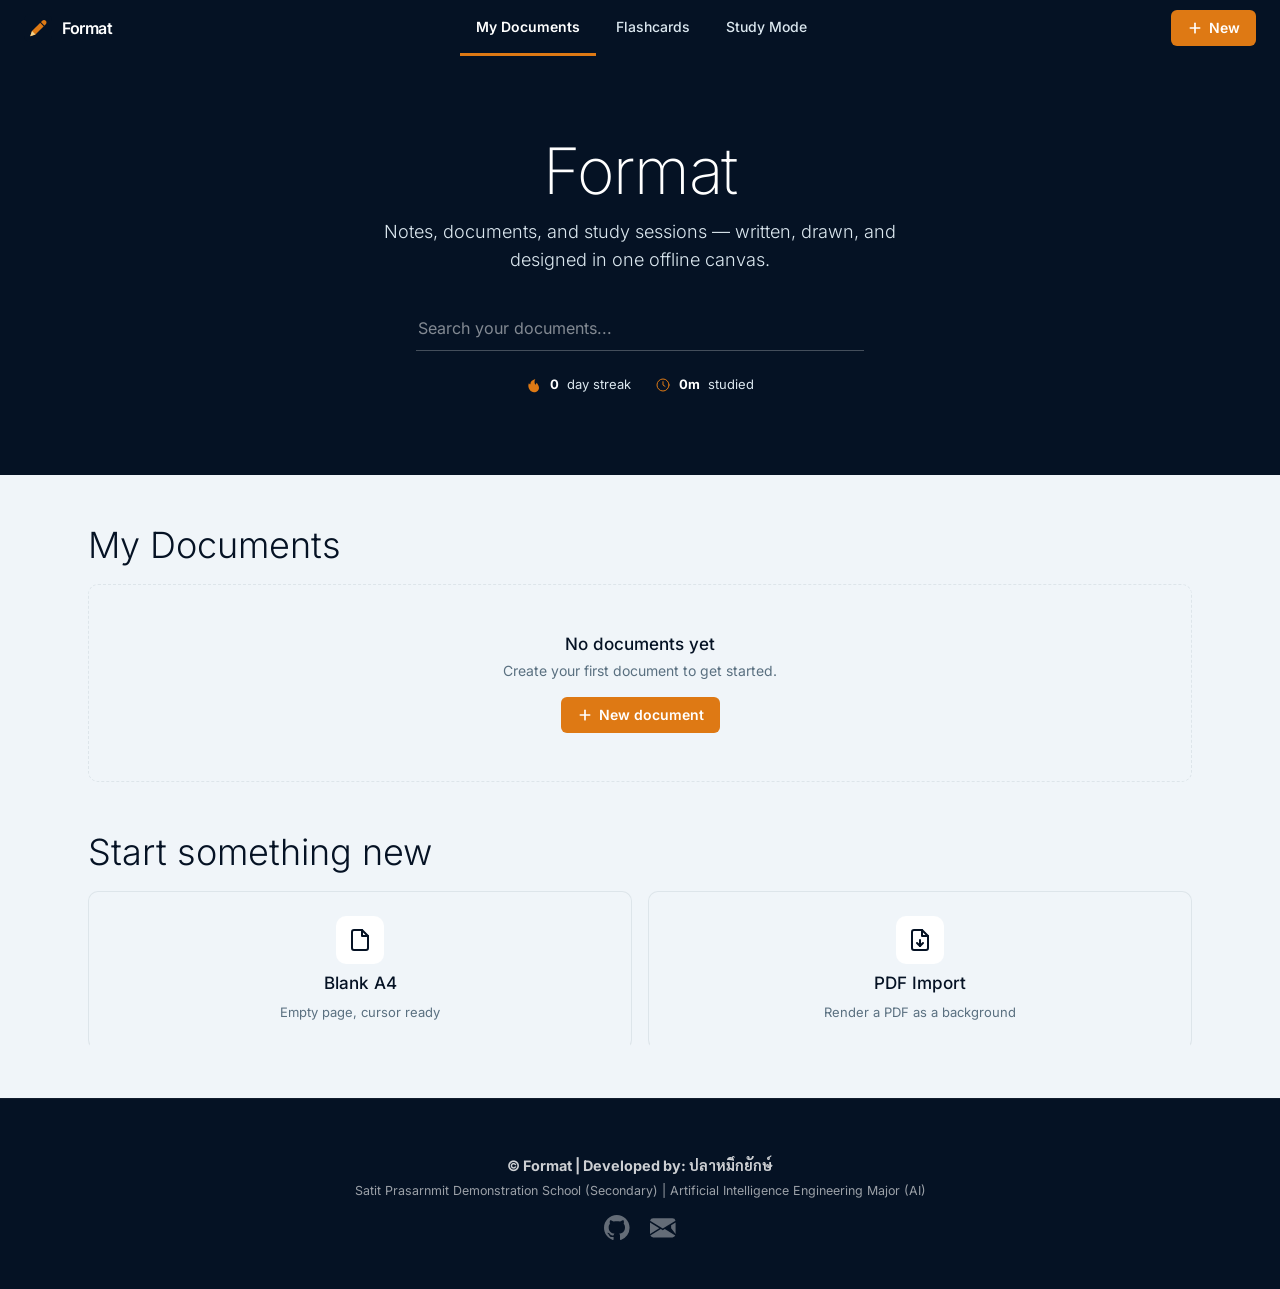
==== commit 7d00925f: "Tablet fixes: portrait hamburger nav, palm rejection, no pinch-while-drawing - Portrait/tablet navig" ====
--- a/index.html
+++ b/index.html
@@ -32,22 +32,13 @@
       <span class="text-base font-semibold tracking-tight">Format</span>
     </div>
 
-    <nav class="hidden h-full items-center gap-1 md:flex">
+    <nav class="topnav__inline h-full items-center gap-1">
       <a href="#home" data-view="home" class="topnav__link is-active">My Documents</a>
       <a href="#flashcards" data-view="flashcards" class="topnav__link">Flashcards</a>
       <a href="#study" data-view="study" class="topnav__link">Study Mode</a>
     </nav>
 
     <div class="flex items-center gap-3">
-      <button type="button"
-        class="inline-flex h-9 w-9 items-center justify-center rounded-md text-navy-100 transition-colors hover:bg-white/10 hover:text-white"
-        aria-label="Search">
-        <svg xmlns="http://www.w3.org/2000/svg" viewBox="0 0 24 24" fill="none" stroke="currentColor" stroke-width="2"
-          stroke-linecap="round" stroke-linejoin="round" class="h-[18px] w-[18px]">
-          <circle cx="11" cy="11" r="7" />
-          <line x1="21" y1="21" x2="16.65" y2="16.65" />
-        </svg>
-      </button>
       <button type="button" data-action="new-doc"
         class="inline-flex items-center gap-1.5 rounded-md bg-amber px-4 py-2 text-sm font-semibold text-white transition-colors hover:bg-amber-hover">
         <svg xmlns="http://www.w3.org/2000/svg" viewBox="0 0 24 24" fill="none" stroke="currentColor" stroke-width="2.5"
@@ -57,7 +48,25 @@
         </svg>
         New
       </button>
-    </div>
+      <!-- Mobile menu toggle (shown when the inline nav is hidden) -->
+      <button type="button" data-action="nav-menu" id="nav-menu-btn"
+        class="topnav__menu-btn inline-flex h-9 w-9 items-center justify-center rounded-md text-navy-100 transition-colors hover:bg-white/10 hover:text-white"
+        aria-label="Menu" aria-expanded="false" aria-controls="nav-menu">
+        <svg xmlns="http://www.w3.org/2000/svg" viewBox="0 0 24 24" fill="none" stroke="currentColor" stroke-width="2"
+          stroke-linecap="round" stroke-linejoin="round" class="h-5 w-5">
+          <line x1="3" y1="6" x2="21" y2="6" />
+          <line x1="3" y1="12" x2="21" y2="12" />
+          <line x1="3" y1="18" x2="21" y2="18" />
+        </svg>
+      </button>
+    </div>
+
+    <!-- Mobile dropdown menu -->
+    <nav id="nav-menu" class="nav-menu">
+      <a href="#home" data-view="home" class="nav-menu__link is-active">My Documents</a>
+      <a href="#flashcards" data-view="flashcards" class="nav-menu__link">Flashcards</a>
+      <a href="#study" data-view="study" class="nav-menu__link">Study Mode</a>
+    </nav>
   </header>
 
   <main>
@@ -229,17 +238,20 @@
         <span class="editor-zoom__level" id="editor-zoom-level">100%</span>
         <button type="button" class="editor-zoom__btn" data-action="zoom-in" title="Zoom in"
           aria-label="Zoom in">+</button>
+        <span class="editor-zoom__sep" aria-hidden="true"></span>
+        <button type="button" class="editor-zoom__btn editor-zoom__btn--home" data-action="zoom-reset"
+          title="Reset zoom to 100%" aria-label="Reset zoom to 100%">
+          <svg xmlns="http://www.w3.org/2000/svg" viewBox="0 0 24 24" fill="none" stroke="currentColor"
+            stroke-width="2" stroke-linecap="round" stroke-linejoin="round">
+            <path d="M3 11.5 12 4l9 7.5" />
+            <path d="M5 10v10h14V10" />
+          </svg>
+        </button>
       </div>
     </section>
 
     <!-- Flashcards view (standalone decks, not document-based) -->
     <section id="view-flashcards" class="view hidden">
-      <div class="bg-navy-800 px-6 py-14 text-center text-white sm:py-16">
-        <h1 class="text-display">Flashcards</h1>
-        <p class="mx-auto mt-3 max-w-xl text-base font-light text-navy-100 sm:text-lg">
-          Standalone decks with spaced-repetition review — separate from your documents.
-        </p>
-      </div>
       <div class="mx-auto max-w-6xl px-6 py-12" id="flashcards-stage"></div>
     </section>
 
@@ -259,46 +271,75 @@
   <!-- New document modal -->
   <div id="new-doc-modal" class="modal-overlay hidden" role="dialog" aria-modal="true"
     aria-labelledby="new-doc-heading">
-    <div class="modal">
+    <div class="modal modal--picker">
       <div class="modal__header">
-        <h2 id="new-doc-heading" class="text-card-title text-navy-800">New document</h2>
+        <h2 id="new-doc-heading" class="modal__title">New document</h2>
         <button type="button" class="modal__close" data-action="close-modal" aria-label="Close">&times;</button>
       </div>
       <div class="modal__body">
-        <div class="modal__type-grid" id="new-doc-types"></div>
-        <div>
-          <label class="modal__label" for="new-doc-name">Document name</label>
-          <input type="text" id="new-doc-name" class="modal__input mt-1.5 w-full" placeholder="Untitled"
-            autocomplete="off">
-        </div>
-      </div>
-      <div class="modal__footer">
-        <button type="button" class="modal__btn modal__btn--secondary" data-action="close-modal">Cancel</button>
-        <button type="button" id="new-doc-create" class="modal__btn modal__btn--primary">Create</button>
+        <div class="picker-field">
+          <label class="picker-label" for="new-doc-name">Document name</label>
+          <input type="text" id="new-doc-name" class="picker-input" placeholder="Untitled" autocomplete="off">
+        </div>
+        <div class="picker-field">
+          <span class="picker-label">Type</span>
+          <div class="picker-row" id="new-doc-types"></div>
+        </div>
+        <p class="picker-note">Documents are stored locally on this device — nothing is uploaded.</p>
+      </div>
+      <div class="modal__footer modal__footer--full">
+        <button type="button" id="new-doc-create" class="picker-cta">Create document</button>
       </div>
     </div>
   </div>
 
   <!-- Export chooser modal -->
   <div id="export-modal" class="modal-overlay hidden" role="dialog" aria-modal="true" aria-labelledby="export-heading">
-    <div class="modal modal--sm">
+    <div class="modal modal--picker">
       <div class="modal__header">
-        <h2 id="export-heading" class="text-card-title text-navy-800">Export document</h2>
+        <h2 id="export-heading" class="modal__title">Export document</h2>
         <button type="button" class="modal__close" data-action="export-close" aria-label="Close">&times;</button>
       </div>
       <div class="modal__body">
-        <button type="button" class="export-option" data-export="print">
-          <span class="export-option__title">Print / Save as PDF</span>
-          <span class="export-option__desc">Use the browser print dialog (vector text, best quality)</span>
-        </button>
-        <button type="button" class="export-option" data-export="pdf">
-          <span class="export-option__title">Download PDF</span>
-          <span class="export-option__desc">Render each page to an A4 PDF file (includes ink)</span>
-        </button>
-        <button type="button" class="export-option" data-export="png">
-          <span class="export-option__title">Download PNG</span>
-          <span class="export-option__desc">One image per page (includes ink)</span>
-        </button>
+        <div class="picker-field">
+          <span class="picker-label">Format</span>
+          <div class="picker-row" id="export-types">
+            <button type="button" class="picker-card is-selected" data-export="print">
+              <span class="picker-card__check">
+                <svg xmlns="http://www.w3.org/2000/svg" viewBox="0 0 24 24" fill="none" stroke="currentColor" stroke-width="3" stroke-linecap="round" stroke-linejoin="round"><polyline points="20 6 9 17 4 12"/></svg>
+              </span>
+              <span class="picker-card__icon">
+                <svg xmlns="http://www.w3.org/2000/svg" viewBox="0 0 24 24" fill="none" stroke="currentColor" stroke-width="1.8" stroke-linecap="round" stroke-linejoin="round"><polyline points="6 9 6 2 18 2 18 9"/><path d="M6 18H4a2 2 0 0 1-2-2v-5a2 2 0 0 1 2-2h16a2 2 0 0 1 2 2v5a2 2 0 0 1-2 2h-2"/><rect x="6" y="14" width="12" height="8"/></svg>
+              </span>
+              <span class="picker-card__title">Print / PDF</span>
+              <span class="picker-card__desc">Browser print dialog</span>
+            </button>
+            <button type="button" class="picker-card" data-export="pdf">
+              <span class="picker-card__check">
+                <svg xmlns="http://www.w3.org/2000/svg" viewBox="0 0 24 24" fill="none" stroke="currentColor" stroke-width="3" stroke-linecap="round" stroke-linejoin="round"><polyline points="20 6 9 17 4 12"/></svg>
+              </span>
+              <span class="picker-card__icon">
+                <svg xmlns="http://www.w3.org/2000/svg" viewBox="0 0 24 24" fill="none" stroke="currentColor" stroke-width="1.8" stroke-linecap="round" stroke-linejoin="round"><path d="M14 2H6a2 2 0 0 0-2 2v16a2 2 0 0 0 2 2h12a2 2 0 0 0 2-2V8z"/><path d="M14 2v6h6"/><path d="M12 18v-6"/><path d="m9 15 3 3 3-3"/></svg>
+              </span>
+              <span class="picker-card__title">PDF file</span>
+              <span class="picker-card__desc">A4 pages, with ink</span>
+            </button>
+            <button type="button" class="picker-card" data-export="png">
+              <span class="picker-card__check">
+                <svg xmlns="http://www.w3.org/2000/svg" viewBox="0 0 24 24" fill="none" stroke="currentColor" stroke-width="3" stroke-linecap="round" stroke-linejoin="round"><polyline points="20 6 9 17 4 12"/></svg>
+              </span>
+              <span class="picker-card__icon">
+                <svg xmlns="http://www.w3.org/2000/svg" viewBox="0 0 24 24" fill="none" stroke="currentColor" stroke-width="1.8" stroke-linecap="round" stroke-linejoin="round"><rect x="3" y="3" width="18" height="18" rx="2"/><circle cx="8.5" cy="8.5" r="1.5"/><path d="m21 15-5-5L5 21"/></svg>
+              </span>
+              <span class="picker-card__title">PNG image</span>
+              <span class="picker-card__desc">One per page, with ink</span>
+            </button>
+          </div>
+        </div>
+        <p class="picker-note">Ink and images are included. PDF and PNG render each page; Print uses your browser's dialog.</p>
+      </div>
+      <div class="modal__footer modal__footer--full">
+        <button type="button" class="picker-cta" data-action="export-run">Export</button>
       </div>
     </div>
   </div>
@@ -349,17 +390,20 @@
   <!-- Confirm dialog (replaces native confirm()) -->
   <div id="confirm-modal" class="modal-overlay hidden" role="alertdialog" aria-modal="true"
     aria-labelledby="confirm-heading">
-    <div class="modal modal--sm">
-      <div class="modal__header">
-        <h2 id="confirm-heading" class="text-card-title text-navy-800">Confirm</h2>
-        <button type="button" class="modal__close" data-action="confirm-cancel" aria-label="Close">&times;</button>
-      </div>
-      <div class="modal__body">
-        <p class="modal__message" id="confirm-message"></p>
-      </div>
-      <div class="modal__footer">
-        <button type="button" class="modal__btn modal__btn--secondary" data-action="confirm-cancel">Cancel</button>
-        <button type="button" class="modal__btn modal__btn--danger" data-action="confirm-ok">Delete</button>
+    <div class="confirm-dialog">
+      <span class="confirm-dialog__icon" aria-hidden="true">
+        <svg xmlns="http://www.w3.org/2000/svg" viewBox="0 0 24 24" fill="none" stroke="currentColor"
+          stroke-width="2" stroke-linecap="round" stroke-linejoin="round">
+          <path d="M10.29 3.86 1.82 18a2 2 0 0 0 1.71 3h16.94a2 2 0 0 0 1.71-3L13.71 3.86a2 2 0 0 0-3.42 0z" />
+          <line x1="12" y1="9" x2="12" y2="13" />
+          <line x1="12" y1="17" x2="12.01" y2="17" />
+        </svg>
+      </span>
+      <h2 id="confirm-heading" class="confirm-dialog__title">Delete</h2>
+      <p class="confirm-dialog__message" id="confirm-message"></p>
+      <div class="confirm-dialog__actions">
+        <button type="button" class="confirm-btn confirm-btn--cancel" data-action="confirm-cancel">No, keep it.</button>
+        <button type="button" class="confirm-btn confirm-btn--danger" data-action="confirm-ok">Yes, delete!</button>
       </div>
     </div>
   </div>
--- a/css/nav.css
+++ b/css/nav.css
@@ -1,4 +1,16 @@
 /* Format — top navigation */
+
+/* Inline nav links: shown on wide screens (≥900px), replaced by the hamburger
+   dropdown on portrait tablets / phones. */
+.topnav__inline {
+  display: none;
+}
+
+@media (min-width: 900px) {
+  .topnav__inline {
+    display: flex;
+  }
+}
 
 .topnav__link {
   display: flex;
@@ -21,4 +33,60 @@
   color: var(--color-white);
   font-weight: 600;
   border-bottom-color: var(--color-amber);
+}
+
+/* ── Mobile dropdown menu (shown when the inline nav is hidden) ──────── */
+.topnav__menu-btn {
+  display: inline-flex;
+}
+
+.nav-menu {
+  display: none;
+  position: absolute;
+  top: calc(100% + 6px);
+  right: 12px;
+  z-index: 60;
+  min-width: 190px;
+  flex-direction: column;
+  gap: 2px;
+  padding: 6px;
+  background: var(--color-navy-800);
+  border: 1px solid rgb(255 255 255 / 0.1);
+  border-radius: 12px;
+  box-shadow: 0 12px 30px rgb(0 0 0 / 0.4);
+}
+
+.nav-menu.is-open {
+  display: flex;
+}
+
+.nav-menu__link {
+  display: block;
+  padding: 11px 14px;
+  border-radius: 8px;
+  font-size: 0.9375rem;
+  font-weight: 500;
+  color: var(--color-navy-100);
+  white-space: nowrap;
+  transition: background-color 0.15s ease, color 0.15s ease;
+}
+
+.nav-menu__link:hover {
+  background: rgb(255 255 255 / 0.08);
+  color: var(--color-white);
+}
+
+.nav-menu__link.is-active {
+  color: var(--color-white);
+  background: rgb(222 121 20 / 0.18);
+}
+
+/* On wide screens the inline nav is used; hide the mobile menu + toggle. */
+@media (min-width: 900px) {
+  .topnav__menu-btn {
+    display: none !important;
+  }
+  .nav-menu {
+    display: none !important;
+  }
 }
--- a/css/home.css
+++ b/css/home.css
@@ -164,43 +164,28 @@
 .review-queue-card {
   display: flex;
   flex-direction: column;
-  gap: 6px;
-  padding: 18px;
+  gap: 4px;
+  padding: 16px;
   border: 1px solid var(--color-border);
   border-radius: 12px;
   background: var(--color-white);
-  border-left: 4px solid var(--color-amber);
-}
-
-.review-queue-card__top {
-  display: flex;
-  align-items: center;
-  justify-content: space-between;
+  transition: box-shadow 0.15s ease;
+}
+
+.review-queue-card:hover {
+  box-shadow: 0 4px 16px rgb(5 18 36 / 0.08);
 }
 
 .review-queue-card__icon {
   display: flex;
-  width: 24px;
-  height: 24px;
-  color: var(--color-navy-800);
-}
-
-.review-queue-card__count {
-  display: inline-flex;
-  align-items: center;
-  justify-content: center;
-  min-width: 26px;
-  height: 26px;
-  padding: 0 8px;
-  border-radius: 999px;
-  background: var(--color-amber);
-  color: #fff;
-  font-size: 0.8125rem;
-  font-weight: 700;
+  width: 22px;
+  height: 22px;
+  color: var(--color-muted);
 }
 
 .review-queue-card__title {
-  font-size: 1rem;
+  margin-top: 2px;
+  font-size: 0.9375rem;
   font-weight: 600;
   color: var(--color-navy-800);
   white-space: nowrap;
@@ -213,34 +198,42 @@
   color: var(--color-muted);
 }
 
+.review-queue-card__meta .is-due {
+  color: var(--color-amber);
+  font-weight: 700;
+}
+
 .review-queue-card__btn {
-  margin-top: 8px;
-  padding: 9px;
-  border: none;
+  margin-top: 10px;
+  padding: 8px;
+  border: 1px solid var(--color-border);
   border-radius: 8px;
+  background: var(--color-white);
+  color: var(--color-navy-800);
+  font-size: 0.8125rem;
+  font-weight: 600;
+  font-family: inherit;
+  cursor: pointer;
+  transition: background-color 0.15s ease, border-color 0.15s ease, color 0.15s ease;
+}
+
+.review-queue-card__btn:hover {
   background: var(--color-amber);
+  border-color: var(--color-amber);
   color: #fff;
-  font-size: 0.875rem;
-  font-weight: 600;
-  font-family: inherit;
-  cursor: pointer;
-  transition: background-color 0.15s ease;
-}
-
-.review-queue-card__btn:hover {
-  background: var(--color-amber-hover);
 }
 
 /* ── Flashcards view (standalone decks) ────────────────────────────── */
-.fc-toolbar {
-  display: flex;
-  align-items: center;
+.fc-page-head {
+  display: flex;
+  align-items: flex-end;
   justify-content: space-between;
   gap: 16px;
-  margin-bottom: 20px;
-}
-
-.fc-count {
+  margin-bottom: 24px;
+}
+
+.fc-page-head__sub {
+  margin-top: 6px;
   font-size: 0.8125rem;
   font-weight: 600;
   letter-spacing: 0.04em;
@@ -285,19 +278,19 @@
   position: relative;
   display: flex;
   flex-direction: column;
-  gap: 6px;
-  padding: 18px;
+  gap: 4px;
+  padding: 16px;
   border: 1px solid var(--color-border);
   border-radius: 12px;
   background: var(--color-white);
-  border-left: 4px solid var(--color-amber);
   transition: box-shadow 0.15s ease;
 }
 
 .fc-deck-card:hover {
-  box-shadow: 0 6px 20px rgb(5 18 36 / 0.1);
-}
-
+  box-shadow: 0 4px 16px rgb(5 18 36 / 0.08);
+}
+
+/* Full-card click target to open the deck (sits below the action buttons) */
 .fc-deck-card__open {
   position: absolute;
   inset: 0;
@@ -307,11 +300,13 @@
   cursor: pointer;
 }
 
+/* Always-visible delete (touch-friendly), kept above the open overlay so it's
+   never blocked. The top-right corner is free (due moved into the meta line). */
 .fc-deck-card__del {
   position: absolute;
   top: 8px;
   right: 8px;
-  z-index: 1;
+  z-index: 2;
   display: flex;
   align-items: center;
   justify-content: center;
@@ -321,16 +316,13 @@
   background: none;
   border-radius: 6px;
   color: var(--color-muted);
-  opacity: 0;
+  opacity: 0.55;
   cursor: pointer;
   transition: opacity 0.15s ease, background-color 0.15s ease, color 0.15s ease;
 }
 
-.fc-deck-card:hover .fc-deck-card__del {
+.fc-deck-card__del:hover {
   opacity: 1;
-}
-
-.fc-deck-card__del:hover {
   background: var(--color-navy-50);
   color: var(--color-danger);
 }
@@ -340,65 +332,52 @@
   height: 16px;
 }
 
-.fc-deck-card__top {
-  display: flex;
-  align-items: center;
-  justify-content: space-between;
-}
-
 .fc-deck-card__icon {
   display: flex;
-  width: 26px;
-  height: 26px;
-  color: var(--color-navy-800);
-}
-
-.fc-deck-card__due {
-  z-index: 1;
-  display: inline-flex;
-  align-items: center;
-  padding: 2px 9px;
-  border-radius: 999px;
-  background: var(--color-amber);
-  color: #fff;
-  font-size: 0.75rem;
-  font-weight: 700;
+  width: 22px;
+  height: 22px;
+  color: var(--color-muted);
+  pointer-events: none;
 }
 
 .fc-deck-card__name {
-  position: relative;
-  z-index: 1;
+  margin-top: 2px;
   pointer-events: none;
-  font-size: 1.0625rem;
+  font-size: 0.9375rem;
   font-weight: 600;
   color: var(--color-navy-800);
   white-space: nowrap;
   overflow: hidden;
   text-overflow: ellipsis;
+  /* leave room so a long title doesn't run under the delete button */
+  padding-right: 24px;
 }
 
 .fc-deck-card__meta {
-  position: relative;
-  z-index: 1;
   pointer-events: none;
   font-size: 0.8125rem;
   color: var(--color-muted);
+}
+
+.fc-deck-card__due {
+  color: var(--color-amber);
+  font-weight: 700;
 }
 
 .fc-deck-card__review {
   position: relative;
   z-index: 1;
   margin-top: 10px;
-  padding: 9px;
+  padding: 8px;
   border: 1px solid var(--color-border);
   border-radius: 8px;
   background: var(--color-white);
-  font-size: 0.875rem;
-  font-weight: 600;
-  font-family: inherit;
-  color: var(--color-navy-800);
-  cursor: pointer;
-  transition: background-color 0.15s ease, border-color 0.15s ease;
+  font-size: 0.8125rem;
+  font-weight: 600;
+  font-family: inherit;
+  color: var(--color-navy-800);
+  cursor: pointer;
+  transition: background-color 0.15s ease, border-color 0.15s ease, color 0.15s ease;
 }
 
 .fc-deck-card__review:hover {
@@ -411,9 +390,8 @@
   align-items: center;
   justify-content: center;
   gap: 8px;
-  min-height: 150px;
+  min-height: 132px;
   border: 1px dashed var(--color-border);
-  border-left: 1px dashed var(--color-border);
   color: var(--color-muted);
   font-size: 0.875rem;
   font-weight: 500;
@@ -427,8 +405,8 @@
 
 .fc-deck-card__plus {
   display: flex;
-  width: 28px;
-  height: 28px;
+  width: 26px;
+  height: 26px;
 }
 
 /* Deck editor */
--- a/css/editor.css
+++ b/css/editor.css
@@ -446,24 +446,40 @@
   cursor: grabbing;
 }
 
-/* Image resize handle (bottom-right corner) */
-.doc-element__resize {
+/* Images and shapes drag from anywhere on the body (Canva-style) */
+.doc-element[data-element="image"],
+.doc-element--shape {
+  cursor: move;
+}
+
+.doc-element.is-locked {
+  cursor: default;
+}
+
+/* 8-way resize handles, added on selection for images/shapes */
+.doc-element__rz {
+  position: absolute;
+  width: 11px;
+  height: 11px;
+  background: var(--color-white);
+  border: 1.5px solid var(--color-amber);
+  border-radius: 3px;
+  box-shadow: 0 1px 3px rgb(5 18 36 / 0.3);
+  z-index: 3;
+}
+
+.doc-element.is-locked .doc-element__rz {
   display: none;
-  position: absolute;
-  right: -7px;
-  bottom: -7px;
-  width: 14px;
-  height: 14px;
-  background: var(--color-amber);
-  border: 2px solid var(--color-white);
-  border-radius: 50%;
-  cursor: nwse-resize;
-  z-index: 1;
-}
-
-.doc-element.is-selected:not(.is-locked) .doc-element__resize {
-  display: block;
-}
+}
+
+.doc-element__rz--nw { top: -6px; left: -6px; cursor: nwse-resize; }
+.doc-element__rz--ne { top: -6px; right: -6px; cursor: nesw-resize; }
+.doc-element__rz--se { bottom: -6px; right: -6px; cursor: nwse-resize; }
+.doc-element__rz--sw { bottom: -6px; left: -6px; cursor: nesw-resize; }
+.doc-element__rz--n { top: -6px; left: 50%; transform: translateX(-50%); cursor: ns-resize; }
+.doc-element__rz--s { bottom: -6px; left: 50%; transform: translateX(-50%); cursor: ns-resize; }
+.doc-element__rz--e { right: -6px; top: 50%; transform: translateY(-50%); cursor: ew-resize; }
+.doc-element__rz--w { left: -6px; top: 50%; transform: translateY(-50%); cursor: ew-resize; }
 
 /* Floating shape elements */
 .doc-element--shape svg {
@@ -553,11 +569,11 @@
   z-index: 60;
   align-items: center;
   gap: 2px;
-  padding: 6px 8px;
+  padding: 4px 6px;
   background: #1f2024;
   border: 1px solid rgb(255 255 255 / 0.08);
   border-radius: 999px;
-  box-shadow: 0 10px 30px rgb(0 0 0 / 0.35);
+  box-shadow: 0 8px 24px rgb(0 0 0 / 0.32);
   transform: translateX(-50%);
 }
 
@@ -567,8 +583,8 @@
 
 .element-panel__sep {
   width: 1px;
-  height: 22px;
-  margin: 0 5px;
+  height: 18px;
+  margin: 0 4px;
   background: rgb(255 255 255 / 0.14);
 }
 
@@ -576,8 +592,8 @@
   display: inline-flex;
   align-items: center;
   justify-content: center;
-  width: 38px;
-  height: 38px;
+  width: 32px;
+  height: 32px;
   border: none;
   background: none;
   border-radius: 50%;
@@ -597,13 +613,66 @@
 }
 
 .element-panel__btn svg {
-  width: 18px;
-  height: 18px;
+  width: 15px;
+  height: 15px;
 }
 
 .element-panel__btn--danger:hover {
   background: rgb(192 57 43 / 0.25);
   color: #ff6b5a;
+}
+
+/* "More" dropdown (layer order) */
+.element-panel__more {
+  position: relative;
+  display: flex;
+}
+
+.element-panel__menu {
+  display: none;
+  position: absolute;
+  top: calc(100% + 8px);
+  right: 0;
+  min-width: 168px;
+  padding: 6px;
+  background: #1f2024;
+  border: 1px solid rgb(255 255 255 / 0.08);
+  border-radius: 10px;
+  box-shadow: 0 10px 30px rgb(0 0 0 / 0.35);
+  z-index: 1;
+}
+
+.element-panel__menu.is-open {
+  display: block;
+}
+
+.element-panel__menu-item {
+  display: flex;
+  align-items: center;
+  gap: 10px;
+  width: 100%;
+  padding: 8px 10px;
+  border: none;
+  background: none;
+  border-radius: 7px;
+  color: rgb(255 255 255 / 0.85);
+  font-size: 0.8125rem;
+  font-weight: 500;
+  font-family: inherit;
+  text-align: left;
+  cursor: pointer;
+  transition: background-color 0.15s ease;
+}
+
+.element-panel__menu-item:hover {
+  background: rgb(255 255 255 / 0.1);
+  color: #fff;
+}
+
+.element-panel__menu-item svg {
+  width: 16px;
+  height: 16px;
+  flex-shrink: 0;
 }
 
 /* A4 page canvas */
@@ -690,6 +759,18 @@
   color: var(--color-navy-100);
 }
 
+.editor-zoom__sep {
+  width: 1px;
+  height: 18px;
+  margin: 0 2px;
+  background: rgb(255 255 255 / 0.14);
+}
+
+.editor-zoom__btn--home svg {
+  width: 15px;
+  height: 15px;
+}
+
 /* ── Ink overlay (Phase 8) ─────────────────────────────────────────── */
 .ink-canvas {
   position: absolute;
@@ -728,10 +809,14 @@
   transform: translateX(-50%);
   z-index: 46;
   align-items: center;
+  justify-content: center;
+  flex-wrap: wrap;
   gap: 4px;
+  row-gap: 6px;
+  max-width: calc(100vw - 16px);
   padding: 6px 10px;
   background: var(--color-navy-800);
-  border-radius: 999px;
+  border-radius: 18px;
   box-shadow: 0 8px 24px rgb(5 18 36 / 0.3);
 }
 
@@ -781,6 +866,43 @@
   height: 18px;
 }
 
+/* Line-weight selector */
+.ink-weight {
+  display: inline-flex;
+  align-items: center;
+  justify-content: center;
+  width: 30px;
+  height: 34px;
+  border: none;
+  background: none;
+  border-radius: 8px;
+  cursor: pointer;
+  transition: background-color 0.15s ease;
+}
+
+.ink-weight:hover {
+  background: rgb(255 255 255 / 0.08);
+}
+
+.ink-weight.is-active {
+  background: rgb(222 121 20 / 0.2);
+}
+
+.ink-weight__dot {
+  display: block;
+  border-radius: 50%;
+  background: var(--color-navy-100);
+}
+
+.ink-weight:hover .ink-weight__dot,
+.ink-weight.is-active .ink-weight__dot {
+  background: var(--color-white);
+}
+
+.ink-weight.is-active .ink-weight__dot {
+  background: var(--color-amber);
+}
+
 .ink-swatch {
   width: 22px;
   height: 22px;
@@ -798,6 +920,46 @@
 .ink-swatch.is-active {
   border-color: var(--color-white);
   box-shadow: 0 0 0 2px var(--color-amber);
+}
+
+/* Custom colour picker — a "+" tile wrapping a hidden <input type=color> */
+.ink-custom {
+  position: relative;
+  display: inline-flex;
+  align-items: center;
+  justify-content: center;
+  width: 26px;
+  height: 26px;
+  border-radius: 8px;
+  border: 1px dashed rgb(255 255 255 / 0.3);
+  background: none;
+  color: rgb(255 255 255 / 0.7);
+  cursor: pointer;
+  transition: background-color 0.15s ease, color 0.15s ease, border-color 0.15s ease;
+}
+
+.ink-custom:hover {
+  background: rgb(255 255 255 / 0.08);
+  color: var(--color-white);
+  border-color: rgb(255 255 255 / 0.5);
+}
+
+.ink-custom svg {
+  width: 14px;
+  height: 14px;
+}
+
+.ink-custom input[type="color"] {
+  position: absolute;
+  inset: 0;
+  width: 100%;
+  height: 100%;
+  margin: 0;
+  padding: 0;
+  border: none;
+  background: none;
+  opacity: 0;
+  cursor: pointer;
 }
 
 .ink-done {
--- a/css/study.css
+++ b/css/study.css
@@ -432,6 +432,81 @@
   width: 100%;
 }
 
+/* Focused single-subject session */
+.study-focus-head {
+  display: flex;
+  flex-direction: column;
+  align-items: center;
+  gap: 6px;
+}
+
+.study-focus-code {
+  font-size: clamp(3rem, 9vw, 5rem);
+  font-weight: 500;
+  letter-spacing: 0.08em;
+  line-height: 1;
+  color: var(--color-white);
+}
+
+.study-focus-name {
+  font-size: 0.95rem;
+  font-weight: 300;
+  color: rgb(255 255 255 / 0.5);
+}
+
+.study-progress {
+  position: relative;
+  width: 100%;
+  height: 30px;
+}
+
+/* track */
+.study-progress::before {
+  content: "";
+  position: absolute;
+  left: 0;
+  right: 0;
+  top: 50%;
+  transform: translateY(-50%);
+  height: 3px;
+  border-radius: 999px;
+  background: rgb(255 255 255 / 0.12);
+}
+
+.study-progress__fill {
+  position: absolute;
+  left: 0;
+  top: 50%;
+  transform: translateY(-50%);
+  width: 0%;
+  height: 3px;
+  border-radius: 999px;
+  background: var(--color-amber);
+  transition: width 1s linear;
+}
+
+.study-progress__plane {
+  position: absolute;
+  left: 0%;
+  top: 50%;
+  transform: translate(-50%, -50%);
+  display: flex;
+  align-items: center;
+  justify-content: center;
+  width: 30px;
+  height: 30px;
+  border-radius: 50%;
+  background: var(--color-navy-950);
+  color: var(--color-amber);
+  box-shadow: 0 0 0 1px rgb(255 255 255 / 0.12);
+  transition: left 1s linear;
+}
+
+.study-progress__plane svg {
+  width: 16px;
+  height: 16px;
+}
+
 /* Itinerary strip — shown above the countdown when there's more than one leg */
 .study-itinerary-strip {
   display: flex;
--- a/css/modals.css
+++ b/css/modals.css
@@ -176,6 +176,243 @@
   font-size: 0.875rem;
   line-height: 1.6;
   color: var(--color-navy-800);
+}
+
+/* ── Picker-style modal (New document, Export) ─────────────────────── */
+.modal__title {
+  font-size: 1.125rem;
+  font-weight: 700;
+  color: var(--color-navy-800);
+}
+
+.modal--picker {
+  max-width: 540px;
+}
+
+.picker-field {
+  display: flex;
+  flex-direction: column;
+}
+
+.picker-label {
+  margin-bottom: 10px;
+  font-size: 0.8125rem;
+  font-weight: 600;
+  color: var(--color-navy-800);
+}
+
+.picker-input {
+  width: 100%;
+  padding: 8px 12px;
+  border: 1px solid var(--color-border);
+  border-radius: 9px;
+  background: var(--color-white);
+  font-size: 0.8125rem;
+  font-family: inherit;
+  color: var(--color-navy-800);
+  transition: border-color 0.15s ease, box-shadow 0.15s ease;
+}
+
+.picker-input:focus,
+.picker-input:focus-visible {
+  outline: none;
+  border-color: var(--color-muted);
+  box-shadow: none;
+}
+
+.picker-row {
+  display: grid;
+  grid-template-columns: repeat(auto-fit, minmax(0, 1fr));
+  gap: 10px;
+}
+
+.picker-card {
+  position: relative;
+  display: flex;
+  flex-direction: column;
+  align-items: center;
+  gap: 8px;
+  padding: 16px 12px;
+  border: 1px solid var(--color-border);
+  border-radius: 12px;
+  background: var(--color-white);
+  text-align: center;
+  font-family: inherit;
+  cursor: pointer;
+  transition: border-color 0.15s ease, background-color 0.15s ease, box-shadow 0.15s ease;
+}
+
+.picker-card:hover {
+  border-color: var(--color-amber);
+}
+
+.picker-card.is-selected {
+  border-color: var(--color-amber);
+  background: var(--color-amber-light);
+  box-shadow: 0 0 0 1px var(--color-amber);
+}
+
+.picker-card__check {
+  position: absolute;
+  top: 8px;
+  right: 8px;
+  display: none;
+  align-items: center;
+  justify-content: center;
+  width: 18px;
+  height: 18px;
+  color: var(--color-amber);
+}
+
+.picker-card.is-selected .picker-card__check {
+  display: flex;
+}
+
+.picker-card__check svg {
+  width: 16px;
+  height: 16px;
+}
+
+.picker-card__icon {
+  display: flex;
+  align-items: center;
+  justify-content: center;
+  width: 44px;
+  height: 44px;
+  border-radius: 10px;
+  background: var(--color-navy-50);
+  color: var(--color-navy-800);
+}
+
+.picker-card.is-selected .picker-card__icon {
+  background: var(--color-white);
+  color: var(--color-amber);
+}
+
+.picker-card__icon svg {
+  width: 22px;
+  height: 22px;
+}
+
+.picker-card__title {
+  font-size: 0.9375rem;
+  font-weight: 600;
+  color: var(--color-navy-800);
+}
+
+.picker-card__desc {
+  font-size: 0.75rem;
+  line-height: 1.4;
+  color: var(--color-muted);
+}
+
+.picker-note {
+  font-size: 0.8125rem;
+  line-height: 1.5;
+  color: var(--color-muted);
+}
+
+.picker-cta {
+  display: flex;
+  align-items: center;
+  justify-content: center;
+  gap: 8px;
+  width: 100%;
+  padding: 10px;
+  border: none;
+  border-radius: 10px;
+  background: var(--color-amber);
+  color: #fff;
+  font-size: 0.875rem;
+  font-weight: 700;
+  font-family: inherit;
+  cursor: pointer;
+  transition: background-color 0.15s ease;
+}
+
+.picker-cta:hover {
+  background: var(--color-amber-hover);
+}
+
+/* Confirm dialog — centered, icon-led (delete confirmation) */
+.confirm-dialog {
+  width: 100%;
+  max-width: 340px;
+  display: flex;
+  flex-direction: column;
+  align-items: center;
+  text-align: center;
+  padding: 28px 24px 20px;
+  background: var(--color-white);
+  border-radius: 16px;
+  box-shadow: 0 20px 50px rgb(5 18 36 / 0.25);
+}
+
+.confirm-dialog__icon {
+  display: flex;
+  align-items: center;
+  justify-content: center;
+  width: 56px;
+  height: 56px;
+  margin-bottom: 14px;
+  border-radius: 50%;
+  background: rgb(239 68 68 / 0.12);
+  color: #ef4444;
+}
+
+.confirm-dialog__icon svg {
+  width: 28px;
+  height: 28px;
+}
+
+.confirm-dialog__title {
+  font-size: 1.125rem;
+  font-weight: 700;
+  color: var(--color-navy-800);
+}
+
+.confirm-dialog__message {
+  margin-top: 6px;
+  font-size: 0.875rem;
+  line-height: 1.5;
+  color: var(--color-muted);
+}
+
+.confirm-dialog__actions {
+  display: flex;
+  gap: 10px;
+  width: 100%;
+  margin-top: 20px;
+}
+
+.confirm-btn {
+  flex: 1;
+  padding: 11px;
+  border: none;
+  border-radius: 10px;
+  font-size: 0.875rem;
+  font-weight: 600;
+  font-family: inherit;
+  cursor: pointer;
+  transition: background-color 0.15s ease;
+}
+
+.confirm-btn--cancel {
+  background: var(--color-navy-50);
+  color: var(--color-navy-800);
+}
+
+.confirm-btn--cancel:hover {
+  background: #e6ebf0;
+}
+
+.confirm-btn--danger {
+  background: #ef4444;
+  color: #fff;
+}
+
+.confirm-btn--danger:hover {
+  background: #dc2f2f;
 }
 
 /* Export chooser options (Phase 10) */
--- a/css/responsive.css
+++ b/css/responsive.css
@@ -117,6 +117,26 @@
   .a4-page {
     padding: 32px;
   }
+
+  /* Editor top bar gets crowded in portrait — tighten + drop the inline
+     "Saved" status (auto-save still runs) so the action buttons fit. */
+  .editor-topbar {
+    gap: 8px;
+    padding: 0 12px;
+  }
+
+  .editor-topbar__center {
+    display: none;
+  }
+
+  .editor-btn {
+    padding: 7px 11px;
+    font-size: 0.78rem;
+  }
+
+  .editor-title-input {
+    max-width: 160px;
+  }
 }
 
 @media (max-width: 640px) {
